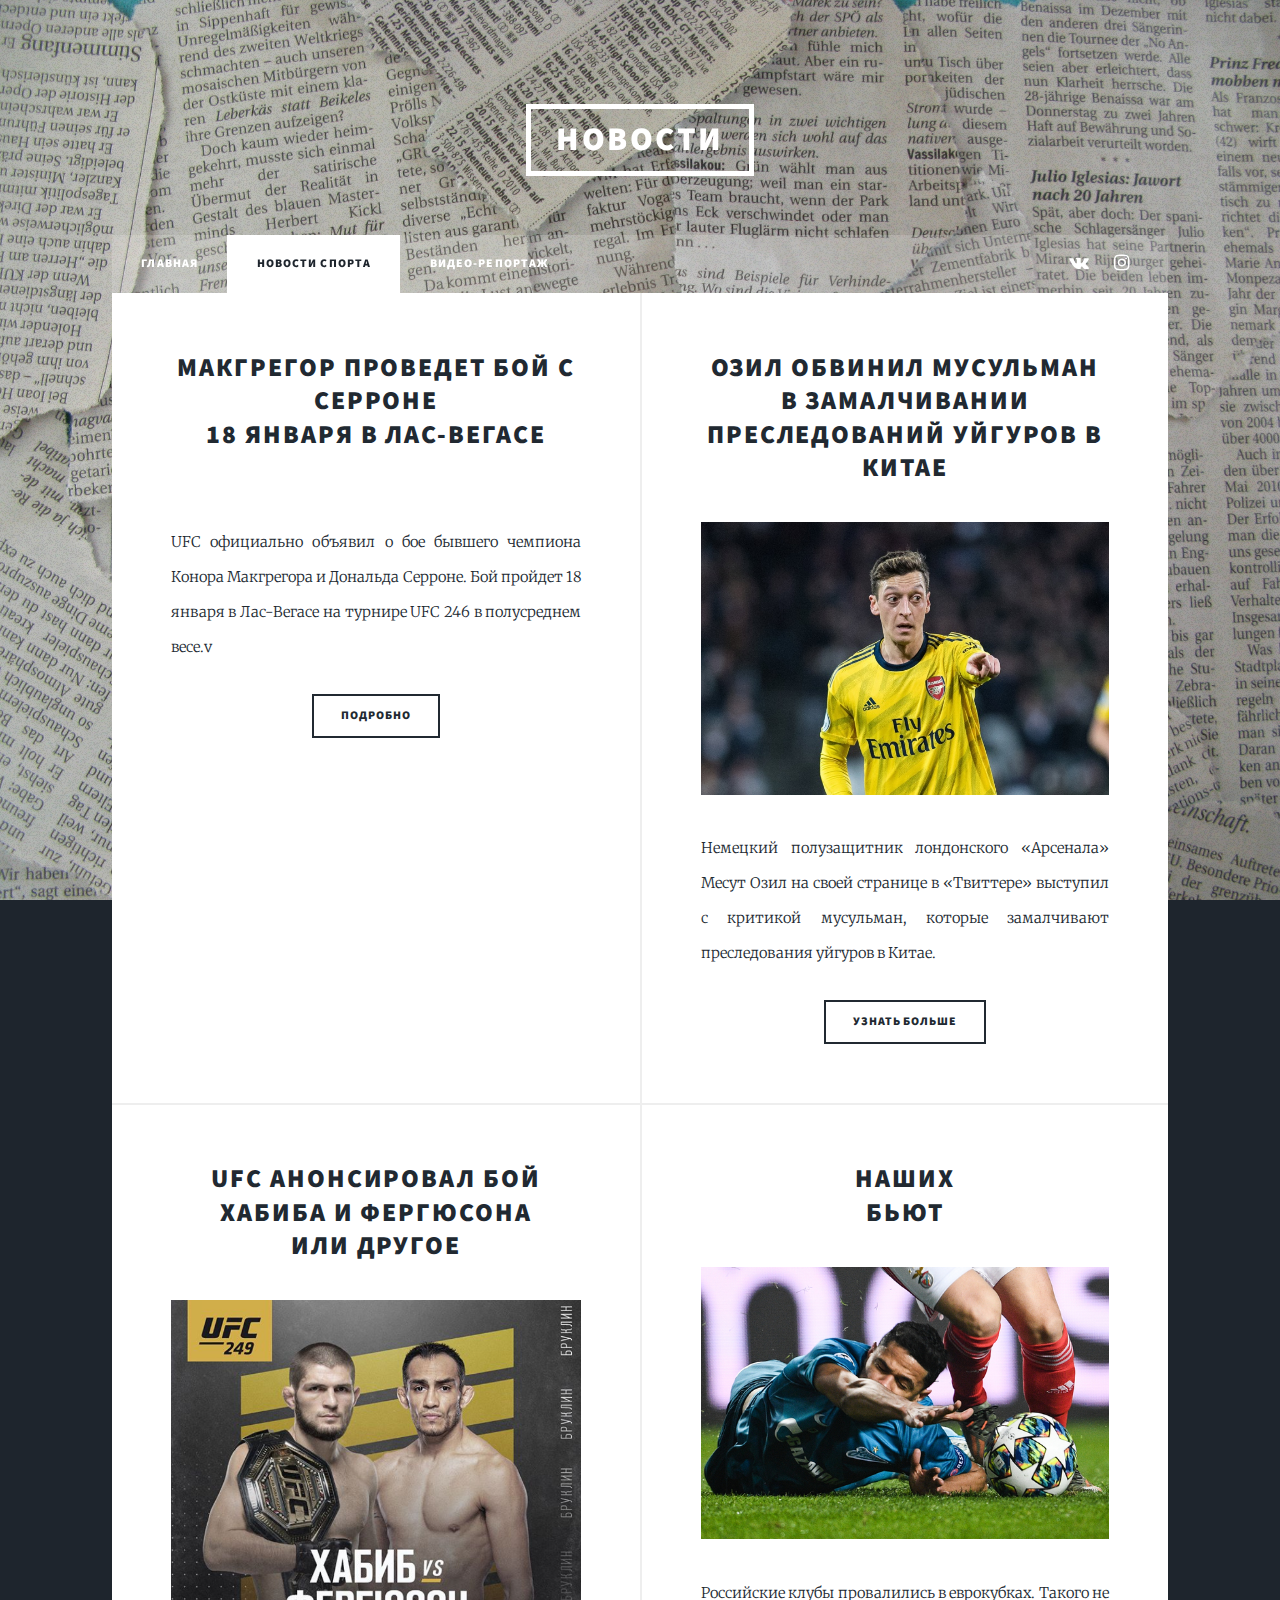
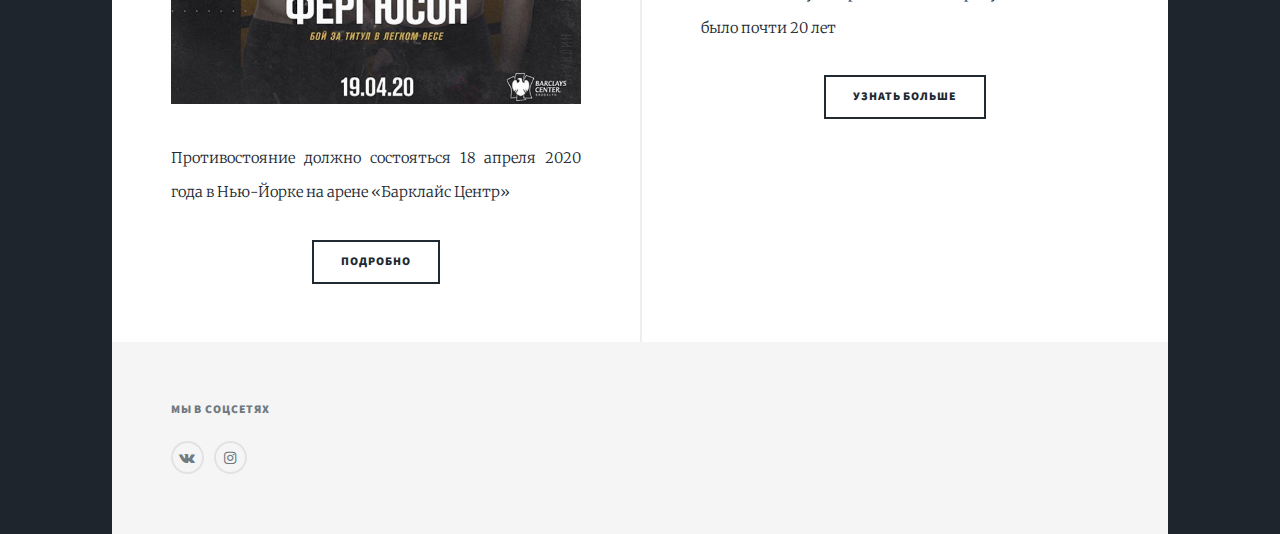
==== generic.html @ 237e557a "Add files via upload" ====
<!DOCTYPE HTML>

<html>
	<head>
		<title>SmirNews</title>
		<meta charset="utf-8" />
		<meta name="viewport" content="width=device-width, initial-scale=1, user-scalable=no" />
		<link rel="stylesheet" href="assets/css/main.css" />
		<noscript><link rel="stylesheet" href="assets/css/noscript.css" /></noscript>
	</head>
	<body class="is-loading">

		
			<div id="wrapper">
					<header id="header">
						<a href="index.html" class="logo">Новости</a>
					</header>
					<nav id="nav">
						<ul class="links">
							<li class=""><a href="index.html">Главная</a></li>
							<li class="active"><a href="generic.html">Новости спорта</a></li>
							<li><a href="elements.html">Видео-репортаж</a></li>
						</ul>
						<ul class="icons">
							<li><a href="https://vk.com/zonixx90" class="icon fa-vk"><span class="label">Twitter</span></a></li>
							<li><a href="https://www.instagram.com/________bigboy________/?hl=ru" class="icon fa-instagram"><span class="label">Instagram</span></a></li>
						</ul>
					</nav>
					<div id="main">
						<section class="posts">
							<article>
								<header>
									<h2><a href="C:\Users\Александр\Desktop\sait\s1.html">Макгрегор проведет бой с Серроне<br />
										18 января в Лас-Вегасе</a></h2>
								</header>
								<a href="C:\Users\Александр\Desktop\sait\s1.html" class="image fit"><img src="C:\Users\Александр\Desktop\sait\images\mma.png" alt="" /></a>
								<p>UFC официально объявил о бое бывшего чемпиона Конора Макгрегора и Дональда Серроне. Бой пройдет 18 января в Лас-Вегасе на турнире UFC 246 в полусреднем весе.v 

								</p>
								<ul class="actions">
									<li><a href="C:\Users\Александр\Desktop\sait\s1.html" class="button">Подробно</a></li>
								</ul>
							</article>
							<article>
								<header>
									<h2><a href="C:\Users\Александр\Desktop\sait\s2.html">Озил обвинил мусульман
										в замалчивании преследований уйгуров в Китае<br />
								</a></h2>
								</header>
								<a href="C:\Users\Александр\Desktop\sait\s2.html" class="image fit"><img src="images/ozil.jpg" alt="" /></a>
								<p>Немецкий полузащитник лондонского «Арсенала» Месут Озил на своей странице в «Твиттере» выступил с критикой мусульман, которые замалчивают преследования уйгуров в Китае.</p>
								<ul class="actions">
									<li><a href="C:\Users\Александр\Desktop\sait\s2.html" class="button">Узнать больше</a></li>
								</ul>
							</article>
						</section>
						<section class="posts">
							<article>
								<header>
									<h2><a href="C:\Users\Александр\Desktop\sait\s3.html">UFC анонсировал бой Хабиба и Фергюсона<br />
									или другое</a></h2>
								</header>
								<a href="C:\Users\Александр\Desktop\sait\s3.html" class="image fit"><img src="images/habib.PNG" alt="" /></a>
								<p>Противостояние должно состояться 18 апреля 2020 года в Нью-Йорке на арене «Барклайс Центр»</p>
								<ul class="actions">
									<li><a href="C:\Users\Александр\Desktop\sait\s3.html" class="button">Подробно</a></li>
								</ul>
							</article>
							<article>
								<header>
									<h2><a href="C:\Users\Александр\Desktop\sait\s4.html">Наших <br />
										бьют</a></h2>
								</header>
								<a href="C:\Users\Александр\Desktop\sait\s4.html" class="image fit"><img src="images/zen.jpg" alt="" /></a>
								<p>Российские клубы провалились в еврокубках. Такого не было почти 20 лет</p>
								<ul class="actions">
									<li><a href="C:\Users\Александр\Desktop\sait\s4.html" class="button">Узнать больше</a></li>
								</ul>
							</article>
						</section>

					</div>

					<footer id="footer">
						
						<section>
							<h3>Мы в соцсетях</h3>
							<ul class="icons alt">
								<li><a href="https://vk.com/zonixx90" class="icon fa-vk"><span class="label">Twitter</span></a></li>
						<li><a href="https://www.instagram.com/________bigboy________/?hl=ru" class="icon fa-instagram"><span class="label">Instagram</span></a></li>
							</ul>
						</section>
					</section>
				</footer>

		
			<script src="assets/js/jquery.min.js"></script>
			<script src="assets/js/jquery.scrollex.min.js"></script>
			<script src="assets/js/jquery.scrolly.min.js"></script>
			<script src="assets/js/skel.min.js"></script>
			<script src="assets/js/util.js"></script>
			<script src="assets/js/main.js"></script>

	</body>
</html>
---- assets/css/main.css ----
@import url(font-awesome.min.css);
@import url("https://fonts.googleapis.com/css?family=Merriweather:300,700,300italic,700italic|Source+Sans+Pro:900");

/*
	Massively by HTML5 UP
	html5up.net | @ajlkn
	Free for personal and commercial use under the CCA 3.0 license (html5up.net/license)
*/

/* Reset */

	html, body, div, span, applet, object, iframe, h1, h2, h3, h4, h5, h6, p, blockquote, pre, a, abbr, acronym, address, big, cite, code, del, dfn, em, img, ins, kbd, q, s, samp, small, strike, strong, sub, sup, tt, var, b, u, i, center, dl, dt, dd, ol, ul, li, fieldset, form, label, legend, table, caption, tbody, tfoot, thead, tr, th, td, article, aside, canvas, details, embed, figure, figcaption, footer, header, hgroup, menu, nav, output, ruby, section, summary, time, mark, audio, video {
		margin: 0;				
		padding: 0;	
		border: 0;
		font-size: 100%;
		font: inherit;
		vertical-align: baseline;
	}

	article, aside, details, figcaption, figure, footer, header, hgroup, menu, nav, section {
		display: block;
	}

	body {
		line-height: 1;
	}

	ol, ul {
		list-style: none;
	}

	blockquote, q {
		quotes: none;
	}

	blockquote:before, blockquote:after, q:before, q:after {
		content: '';
		content: none;
	}

	table {
		border-collapse: collapse;
		border-spacing: 0;
	}

	body {
		-webkit-text-size-adjust: none;
	}

/* Box Model */

	*, *:before, *:after {
		-moz-box-sizing: border-box;
		-webkit-box-sizing: border-box;
		box-sizing: border-box;
	}

/* Grid */

	.row {
		border-bottom: solid 1px transparent;
		-moz-box-sizing: border-box;
		-webkit-box-sizing: border-box;
		box-sizing: border-box;
	}

	.row > * {
		float: left;
		-moz-box-sizing: border-box;
		-webkit-box-sizing: border-box;
		box-sizing: border-box;
	}

	.row:after, .row:before {
		content: '';
		display: block;
		clear: both;
		height: 0;
	}

	.row.uniform > * > :first-child {
		margin-top: 0;
	}

	.row.uniform > * > :last-child {
		margin-bottom: 0;
	}

	.row.\30 \25 > * {
		padding: 0 0 0 0rem;
	}

	.row.\30 \25 {
		margin: 0 0 -1px 0rem;
	}

	.row.uniform.\30 \25 > * {
		padding: 0rem 0 0 0rem;
	}

	.row.uniform.\30 \25 {
		margin: 0rem 0 -1px 0rem;
	}

	.row > * {
		padding: 0 0 0 1.5rem;
	}

	.row {
		margin: 0 0 -1px -1.5rem;
	}

	.row.uniform > * {
		padding: 1.5rem 0 0 1.5rem;
	}

	.row.uniform {
		margin: -1.5rem 0 -1px -1.5rem;
	}

	.row.\32 00\25 > * {
		padding: 0 0 0 3rem;
	}

	.row.\32 00\25 {
		margin: 0 0 -1px -3rem;
	}

	.row.uniform.\32 00\25 > * {
		padding: 3rem 0 0 3rem;
	}

	.row.uniform.\32 00\25 {
		margin: -3rem 0 -1px -3rem;
	}

	.row.\31 50\25 > * {
		padding: 0 0 0 2.25rem;
	}

	.row.\31 50\25 {
		margin: 0 0 -1px -2.25rem;
	}

	.row.uniform.\31 50\25 > * {
		padding: 2.25rem 0 0 2.25rem;
	}

	.row.uniform.\31 50\25 {
		margin: -2.25rem 0 -1px -2.25rem;
	}

	.row.\35 0\25 > * {
		padding: 0 0 0 0.75rem;
	}

	.row.\35 0\25 {
		margin: 0 0 -1px -0.75rem;
	}

	.row.uniform.\35 0\25 > * {
		padding: 0.75rem 0 0 0.75rem;
	}

	.row.uniform.\35 0\25 {
		margin: -0.75rem 0 -1px -0.75rem;
	}

	.row.\32 5\25 > * {
		padding: 0 0 0 0.375rem;
	}

	.row.\32 5\25 {
		margin: 0 0 -1px -0.375rem;
	}

	.row.uniform.\32 5\25 > * {
		padding: 0.375rem 0 0 0.375rem;
	}

	.row.uniform.\32 5\25 {
		margin: -0.375rem 0 -1px -0.375rem;
	}

	.\31 2u, .\31 2u\24 {
		width: 100%;
		clear: none;
		margin-left: 0;
	}

	.\31 1u, .\31 1u\24 {
		width: 91.6666666667%;
		clear: none;
		margin-left: 0;
	}

	.\31 0u, .\31 0u\24 {
		width: 83.3333333333%;
		clear: none;
		margin-left: 0;
	}

	.\39 u, .\39 u\24 {
		width: 75%;
		clear: none;
		margin-left: 0;
	}

	.\38 u, .\38 u\24 {
		width: 66.6666666667%;
		clear: none;
		margin-left: 0;
	}

	.\37 u, .\37 u\24 {
		width: 58.3333333333%;
		clear: none;
		margin-left: 0;
	}

	.\36 u, .\36 u\24 {
		width: 50%;
		clear: none;
		margin-left: 0;
	}

	.\35 u, .\35 u\24 {
		width: 41.6666666667%;
		clear: none;
		margin-left: 0;
	}

	.\34 u, .\34 u\24 {
		width: 33.3333333333%;
		clear: none;
		margin-left: 0;
	}

	.\33 u, .\33 u\24 {
		width: 25%;
		clear: none;
		margin-left: 0;
	}

	.\32 u, .\32 u\24 {
		width: 16.6666666667%;
		clear: none;
		margin-left: 0;
	}

	.\31 u, .\31 u\24 {
		width: 8.3333333333%;
		clear: none;
		margin-left: 0;
	}

	.\31 2u\24 + *,
	.\31 1u\24 + *,
	.\31 0u\24 + *,
	.\39 u\24 + *,
	.\38 u\24 + *,
	.\37 u\24 + *,
	.\36 u\24 + *,
	.\35 u\24 + *,
	.\34 u\24 + *,
	.\33 u\24 + *,
	.\32 u\24 + *,
	.\31 u\24 + * {
		clear: left;
	}

	.\-11u {
		margin-left: 91.66667%;
	}

	.\-10u {
		margin-left: 83.33333%;
	}

	.\-9u {
		margin-left: 75%;
	}

	.\-8u {
		margin-left: 66.66667%;
	}

	.\-7u {
		margin-left: 58.33333%;
	}

	.\-6u {
		margin-left: 50%;
	}

	.\-5u {
		margin-left: 41.66667%;
	}

	.\-4u {
		margin-left: 33.33333%;
	}

	.\-3u {
		margin-left: 25%;
	}

	.\-2u {
		margin-left: 16.66667%;
	}

	.\-1u {
		margin-left: 8.33333%;
	}

	@media screen and (max-width: 1680px) {

		.row > * {
			padding: 0 0 0 1.5rem;
		}

		.row {
			margin: 0 0 -1px -1.5rem;
		}

		.row.uniform > * {
			padding: 1.5rem 0 0 1.5rem;
		}

		.row.uniform {
			margin: -1.5rem 0 -1px -1.5rem;
		}

		.row.\32 00\25 > * {
			padding: 0 0 0 3rem;
		}

		.row.\32 00\25 {
			margin: 0 0 -1px -3rem;
		}

		.row.uniform.\32 00\25 > * {
			padding: 3rem 0 0 3rem;
		}

		.row.uniform.\32 00\25 {
			margin: -3rem 0 -1px -3rem;
		}

		.row.\31 50\25 > * {
			padding: 0 0 0 2.25rem;
		}

		.row.\31 50\25 {
			margin: 0 0 -1px -2.25rem;
		}

		.row.uniform.\31 50\25 > * {
			padding: 2.25rem 0 0 2.25rem;
		}

		.row.uniform.\31 50\25 {
			margin: -2.25rem 0 -1px -2.25rem;
		}

		.row.\35 0\25 > * {
			padding: 0 0 0 0.75rem;
		}

		.row.\35 0\25 {
			margin: 0 0 -1px -0.75rem;
		}

		.row.uniform.\35 0\25 > * {
			padding: 0.75rem 0 0 0.75rem;
		}

		.row.uniform.\35 0\25 {
			margin: -0.75rem 0 -1px -0.75rem;
		}

		.row.\32 5\25 > * {
			padding: 0 0 0 0.375rem;
		}

		.row.\32 5\25 {
			margin: 0 0 -1px -0.375rem;
		}

		.row.uniform.\32 5\25 > * {
			padding: 0.375rem 0 0 0.375rem;
		}

		.row.uniform.\32 5\25 {
			margin: -0.375rem 0 -1px -0.375rem;
		}

		.\31 2u\28xlarge\29, .\31 2u\24\28xlarge\29 {
			width: 100%;
			clear: none;
			margin-left: 0;
		}

		.\31 1u\28xlarge\29, .\31 1u\24\28xlarge\29 {
			width: 91.6666666667%;
			clear: none;
			margin-left: 0;
		}

		.\31 0u\28xlarge\29, .\31 0u\24\28xlarge\29 {
			width: 83.3333333333%;
			clear: none;
			margin-left: 0;
		}

		.\39 u\28xlarge\29, .\39 u\24\28xlarge\29 {
			width: 75%;
			clear: none;
			margin-left: 0;
		}

		.\38 u\28xlarge\29, .\38 u\24\28xlarge\29 {
			width: 66.6666666667%;
			clear: none;
			margin-left: 0;
		}

		.\37 u\28xlarge\29, .\37 u\24\28xlarge\29 {
			width: 58.3333333333%;
			clear: none;
			margin-left: 0;
		}

		.\36 u\28xlarge\29, .\36 u\24\28xlarge\29 {
			width: 50%;
			clear: none;
			margin-left: 0;
		}

		.\35 u\28xlarge\29, .\35 u\24\28xlarge\29 {
			width: 41.6666666667%;
			clear: none;
			margin-left: 0;
		}

		.\34 u\28xlarge\29, .\34 u\24\28xlarge\29 {
			width: 33.3333333333%;
			clear: none;
			margin-left: 0;
		}

		.\33 u\28xlarge\29, .\33 u\24\28xlarge\29 {
			width: 25%;
			clear: none;
			margin-left: 0;
		}

		.\32 u\28xlarge\29, .\32 u\24\28xlarge\29 {
			width: 16.6666666667%;
			clear: none;
			margin-left: 0;
		}

		.\31 u\28xlarge\29, .\31 u\24\28xlarge\29 {
			width: 8.3333333333%;
			clear: none;
			margin-left: 0;
		}

		.\31 2u\24\28xlarge\29 + *,
		.\31 1u\24\28xlarge\29 + *,
		.\31 0u\24\28xlarge\29 + *,
		.\39 u\24\28xlarge\29 + *,
		.\38 u\24\28xlarge\29 + *,
		.\37 u\24\28xlarge\29 + *,
		.\36 u\24\28xlarge\29 + *,
		.\35 u\24\28xlarge\29 + *,
		.\34 u\24\28xlarge\29 + *,
		.\33 u\24\28xlarge\29 + *,
		.\32 u\24\28xlarge\29 + *,
		.\31 u\24\28xlarge\29 + * {
			clear: left;
		}

		.\-11u\28xlarge\29 {
			margin-left: 91.66667%;
		}

		.\-10u\28xlarge\29 {
			margin-left: 83.33333%;
		}

		.\-9u\28xlarge\29 {
			margin-left: 75%;
		}

		.\-8u\28xlarge\29 {
			margin-left: 66.66667%;
		}

		.\-7u\28xlarge\29 {
			margin-left: 58.33333%;
		}

		.\-6u\28xlarge\29 {
			margin-left: 50%;
		}

		.\-5u\28xlarge\29 {
			margin-left: 41.66667%;
		}

		.\-4u\28xlarge\29 {
			margin-left: 33.33333%;
		}

		.\-3u\28xlarge\29 {
			margin-left: 25%;
		}

		.\-2u\28xlarge\29 {
			margin-left: 16.66667%;
		}

		.\-1u\28xlarge\29 {
			margin-left: 8.33333%;
		}

	}

	@media screen and (max-width: 1280px) {

		.row > * {
			padding: 0 0 0 1.5rem;
		}

		.row {
			margin: 0 0 -1px -1.5rem;
		}

		.row.uniform > * {
			padding: 1.5rem 0 0 1.5rem;
		}

		.row.uniform {
			margin: -1.5rem 0 -1px -1.5rem;
		}

		.row.\32 00\25 > * {
			padding: 0 0 0 3rem;
		}

		.row.\32 00\25 {
			margin: 0 0 -1px -3rem;
		}

		.row.uniform.\32 00\25 > * {
			padding: 3rem 0 0 3rem;
		}

		.row.uniform.\32 00\25 {
			margin: -3rem 0 -1px -3rem;
		}

		.row.\31 50\25 > * {
			padding: 0 0 0 2.25rem;
		}

		.row.\31 50\25 {
			margin: 0 0 -1px -2.25rem;
		}

		.row.uniform.\31 50\25 > * {
			padding: 2.25rem 0 0 2.25rem;
		}

		.row.uniform.\31 50\25 {
			margin: -2.25rem 0 -1px -2.25rem;
		}

		.row.\35 0\25 > * {
			padding: 0 0 0 0.75rem;
		}

		.row.\35 0\25 {
			margin: 0 0 -1px -0.75rem;
		}

		.row.uniform.\35 0\25 > * {
			padding: 0.75rem 0 0 0.75rem;
		}

		.row.uniform.\35 0\25 {
			margin: -0.75rem 0 -1px -0.75rem;
		}

		.row.\32 5\25 > * {
			padding: 0 0 0 0.375rem;
		}

		.row.\32 5\25 {
			margin: 0 0 -1px -0.375rem;
		}

		.row.uniform.\32 5\25 > * {
			padding: 0.375rem 0 0 0.375rem;
		}

		.row.uniform.\32 5\25 {
			margin: -0.375rem 0 -1px -0.375rem;
		}

		.\31 2u\28large\29, .\31 2u\24\28large\29 {
			width: 100%;
			clear: none;
			margin-left: 0;
		}

		.\31 1u\28large\29, .\31 1u\24\28large\29 {
			width: 91.6666666667%;
			clear: none;
			margin-left: 0;
		}

		.\31 0u\28large\29, .\31 0u\24\28large\29 {
			width: 83.3333333333%;
			clear: none;
			margin-left: 0;
		}

		.\39 u\28large\29, .\39 u\24\28large\29 {
			width: 75%;
			clear: none;
			margin-left: 0;
		}

		.\38 u\28large\29, .\38 u\24\28large\29 {
			width: 66.6666666667%;
			clear: none;
			margin-left: 0;
		}

		.\37 u\28large\29, .\37 u\24\28large\29 {
			width: 58.3333333333%;
			clear: none;
			margin-left: 0;
		}

		.\36 u\28large\29, .\36 u\24\28large\29 {
			width: 50%;
			clear: none;
			margin-left: 0;
		}

		.\35 u\28large\29, .\35 u\24\28large\29 {
			width: 41.6666666667%;
			clear: none;
			margin-left: 0;
		}

		.\34 u\28large\29, .\34 u\24\28large\29 {
			width: 33.3333333333%;
			clear: none;
			margin-left: 0;
		}

		.\33 u\28large\29, .\33 u\24\28large\29 {
			width: 25%;
			clear: none;
			margin-left: 0;
		}

		.\32 u\28large\29, .\32 u\24\28large\29 {
			width: 16.6666666667%;
			clear: none;
			margin-left: 0;
		}

		.\31 u\28large\29, .\31 u\24\28large\29 {
			width: 8.3333333333%;
			clear: none;
			margin-left: 0;
		}

		.\31 2u\24\28large\29 + *,
		.\31 1u\24\28large\29 + *,
		.\31 0u\24\28large\29 + *,
		.\39 u\24\28large\29 + *,
		.\38 u\24\28large\29 + *,
		.\37 u\24\28large\29 + *,
		.\36 u\24\28large\29 + *,
		.\35 u\24\28large\29 + *,
		.\34 u\24\28large\29 + *,
		.\33 u\24\28large\29 + *,
		.\32 u\24\28large\29 + *,
		.\31 u\24\28large\29 + * {
			clear: left;
		}

		.\-11u\28large\29 {
			margin-left: 91.66667%;
		}

		.\-10u\28large\29 {
			margin-left: 83.33333%;
		}

		.\-9u\28large\29 {
			margin-left: 75%;
		}

		.\-8u\28large\29 {
			margin-left: 66.66667%;
		}

		.\-7u\28large\29 {
			margin-left: 58.33333%;
		}

		.\-6u\28large\29 {
			margin-left: 50%;
		}

		.\-5u\28large\29 {
			margin-left: 41.66667%;
		}

		.\-4u\28large\29 {
			margin-left: 33.33333%;
		}

		.\-3u\28large\29 {
			margin-left: 25%;
		}

		.\-2u\28large\29 {
			margin-left: 16.66667%;
		}

		.\-1u\28large\29 {
			margin-left: 8.33333%;
		}

	}

	@media screen and (max-width: 980px) {

		.row > * {
			padding: 0 0 0 1.5rem;
		}

		.row {
			margin: 0 0 -1px -1.5rem;
		}

		.row.uniform > * {
			padding: 1.5rem 0 0 1.5rem;
		}

		.row.uniform {
			margin: -1.5rem 0 -1px -1.5rem;
		}

		.row.\32 00\25 > * {
			padding: 0 0 0 3rem;
		}

		.row.\32 00\25 {
			margin: 0 0 -1px -3rem;
		}

		.row.uniform.\32 00\25 > * {
			padding: 3rem 0 0 3rem;
		}

		.row.uniform.\32 00\25 {
			margin: -3rem 0 -1px -3rem;
		}

		.row.\31 50\25 > * {
			padding: 0 0 0 2.25rem;
		}

		.row.\31 50\25 {
			margin: 0 0 -1px -2.25rem;
		}

		.row.uniform.\31 50\25 > * {
			padding: 2.25rem 0 0 2.25rem;
		}

		.row.uniform.\31 50\25 {
			margin: -2.25rem 0 -1px -2.25rem;
		}

		.row.\35 0\25 > * {
			padding: 0 0 0 0.75rem;
		}

		.row.\35 0\25 {
			margin: 0 0 -1px -0.75rem;
		}

		.row.uniform.\35 0\25 > * {
			padding: 0.75rem 0 0 0.75rem;
		}

		.row.uniform.\35 0\25 {
			margin: -0.75rem 0 -1px -0.75rem;
		}

		.row.\32 5\25 > * {
			padding: 0 0 0 0.375rem;
		}

		.row.\32 5\25 {
			margin: 0 0 -1px -0.375rem;
		}

		.row.uniform.\32 5\25 > * {
			padding: 0.375rem 0 0 0.375rem;
		}

		.row.uniform.\32 5\25 {
			margin: -0.375rem 0 -1px -0.375rem;
		}

		.\31 2u\28medium\29, .\31 2u\24\28medium\29 {
			width: 100%;
			clear: none;
			margin-left: 0;
		}

		.\31 1u\28medium\29, .\31 1u\24\28medium\29 {
			width: 91.6666666667%;
			clear: none;
			margin-left: 0;
		}

		.\31 0u\28medium\29, .\31 0u\24\28medium\29 {
			width: 83.3333333333%;
			clear: none;
			margin-left: 0;
		}

		.\39 u\28medium\29, .\39 u\24\28medium\29 {
			width: 75%;
			clear: none;
			margin-left: 0;
		}

		.\38 u\28medium\29, .\38 u\24\28medium\29 {
			width: 66.6666666667%;
			clear: none;
			margin-left: 0;
		}

		.\37 u\28medium\29, .\37 u\24\28medium\29 {
			width: 58.3333333333%;
			clear: none;
			margin-left: 0;
		}

		.\36 u\28medium\29, .\36 u\24\28medium\29 {
			width: 50%;
			clear: none;
			margin-left: 0;
		}

		.\35 u\28medium\29, .\35 u\24\28medium\29 {
			width: 41.6666666667%;
			clear: none;
			margin-left: 0;
		}

		.\34 u\28medium\29, .\34 u\24\28medium\29 {
			width: 33.3333333333%;
			clear: none;
			margin-left: 0;
		}

		.\33 u\28medium\29, .\33 u\24\28medium\29 {
			width: 25%;
			clear: none;
			margin-left: 0;
		}

		.\32 u\28medium\29, .\32 u\24\28medium\29 {
			width: 16.6666666667%;
			clear: none;
			margin-left: 0;
		}

		.\31 u\28medium\29, .\31 u\24\28medium\29 {
			width: 8.3333333333%;
			clear: none;
			margin-left: 0;
		}

		.\31 2u\24\28medium\29 + *,
		.\31 1u\24\28medium\29 + *,
		.\31 0u\24\28medium\29 + *,
		.\39 u\24\28medium\29 + *,
		.\38 u\24\28medium\29 + *,
		.\37 u\24\28medium\29 + *,
		.\36 u\24\28medium\29 + *,
		.\35 u\24\28medium\29 + *,
		.\34 u\24\28medium\29 + *,
		.\33 u\24\28medium\29 + *,
		.\32 u\24\28medium\29 + *,
		.\31 u\24\28medium\29 + * {
			clear: left;
		}

		.\-11u\28medium\29 {
			margin-left: 91.66667%;
		}

		.\-10u\28medium\29 {
			margin-left: 83.33333%;
		}

		.\-9u\28medium\29 {
			margin-left: 75%;
		}

		.\-8u\28medium\29 {
			margin-left: 66.66667%;
		}

		.\-7u\28medium\29 {
			margin-left: 58.33333%;
		}

		.\-6u\28medium\29 {
			margin-left: 50%;
		}

		.\-5u\28medium\29 {
			margin-left: 41.66667%;
		}

		.\-4u\28medium\29 {
			margin-left: 33.33333%;
		}

		.\-3u\28medium\29 {
			margin-left: 25%;
		}

		.\-2u\28medium\29 {
			margin-left: 16.66667%;
		}

		.\-1u\28medium\29 {
			margin-left: 8.33333%;
		}

	}

	@media screen and (max-width: 736px) {

		.row > * {
			padding: 0 0 0 1.5rem;
		}

		.row {
			margin: 0 0 -1px -1.5rem;
		}

		.row.uniform > * {
			padding: 1.5rem 0 0 1.5rem;
		}

		.row.uniform {
			margin: -1.5rem 0 -1px -1.5rem;
		}

		.row.\32 00\25 > * {
			padding: 0 0 0 3rem;
		}

		.row.\32 00\25 {
			margin: 0 0 -1px -3rem;
		}

		.row.uniform.\32 00\25 > * {
			padding: 3rem 0 0 3rem;
		}

		.row.uniform.\32 00\25 {
			margin: -3rem 0 -1px -3rem;
		}

		.row.\31 50\25 > * {
			padding: 0 0 0 2.25rem;
		}

		.row.\31 50\25 {
			margin: 0 0 -1px -2.25rem;
		}

		.row.uniform.\31 50\25 > * {
			padding: 2.25rem 0 0 2.25rem;
		}

		.row.uniform.\31 50\25 {
			margin: -2.25rem 0 -1px -2.25rem;
		}

		.row.\35 0\25 > * {
			padding: 0 0 0 0.75rem;
		}

		.row.\35 0\25 {
			margin: 0 0 -1px -0.75rem;
		}

		.row.uniform.\35 0\25 > * {
			padding: 0.75rem 0 0 0.75rem;
		}

		.row.uniform.\35 0\25 {
			margin: -0.75rem 0 -1px -0.75rem;
		}

		.row.\32 5\25 > * {
			padding: 0 0 0 0.375rem;
		}

		.row.\32 5\25 {
			margin: 0 0 -1px -0.375rem;
		}

		.row.uniform.\32 5\25 > * {
			padding: 0.375rem 0 0 0.375rem;
		}

		.row.uniform.\32 5\25 {
			margin: -0.375rem 0 -1px -0.375rem;
		}

		.\31 2u\28small\29, .\31 2u\24\28small\29 {
			width: 100%;
			clear: none;
			margin-left: 0;
		}

		.\31 1u\28small\29, .\31 1u\24\28small\29 {
			width: 91.6666666667%;
			clear: none;
			margin-left: 0;
		}

		.\31 0u\28small\29, .\31 0u\24\28small\29 {
			width: 83.3333333333%;
			clear: none;
			margin-left: 0;
		}

		.\39 u\28small\29, .\39 u\24\28small\29 {
			width: 75%;
			clear: none;
			margin-left: 0;
		}

		.\38 u\28small\29, .\38 u\24\28small\29 {
			width: 66.6666666667%;
			clear: none;
			margin-left: 0;
		}

		.\37 u\28small\29, .\37 u\24\28small\29 {
			width: 58.3333333333%;
			clear: none;
			margin-left: 0;
		}

		.\36 u\28small\29, .\36 u\24\28small\29 {
			width: 50%;
			clear: none;
			margin-left: 0;
		}

		.\35 u\28small\29, .\35 u\24\28small\29 {
			width: 41.6666666667%;
			clear: none;
			margin-left: 0;
		}

		.\34 u\28small\29, .\34 u\24\28small\29 {
			width: 33.3333333333%;
			clear: none;
			margin-left: 0;
		}

		.\33 u\28small\29, .\33 u\24\28small\29 {
			width: 25%;
			clear: none;
			margin-left: 0;
		}

		.\32 u\28small\29, .\32 u\24\28small\29 {
			width: 16.6666666667%;
			clear: none;
			margin-left: 0;
		}

		.\31 u\28small\29, .\31 u\24\28small\29 {
			width: 8.3333333333%;
			clear: none;
			margin-left: 0;
		}

		.\31 2u\24\28small\29 + *,
		.\31 1u\24\28small\29 + *,
		.\31 0u\24\28small\29 + *,
		.\39 u\24\28small\29 + *,
		.\38 u\24\28small\29 + *,
		.\37 u\24\28small\29 + *,
		.\36 u\24\28small\29 + *,
		.\35 u\24\28small\29 + *,
		.\34 u\24\28small\29 + *,
		.\33 u\24\28small\29 + *,
		.\32 u\24\28small\29 + *,
		.\31 u\24\28small\29 + * {
			clear: left;
		}

		.\-11u\28small\29 {
			margin-left: 91.66667%;
		}

		.\-10u\28small\29 {
			margin-left: 83.33333%;
		}

		.\-9u\28small\29 {
			margin-left: 75%;
		}

		.\-8u\28small\29 {
			margin-left: 66.66667%;
		}

		.\-7u\28small\29 {
			margin-left: 58.33333%;
		}

		.\-6u\28small\29 {
			margin-left: 50%;
		}

		.\-5u\28small\29 {
			margin-left: 41.66667%;
		}

		.\-4u\28small\29 {
			margin-left: 33.33333%;
		}

		.\-3u\28small\29 {
			margin-left: 25%;
		}

		.\-2u\28small\29 {
			margin-left: 16.66667%;
		}

		.\-1u\28small\29 {
			margin-left: 8.33333%;
		}

	}

	@media screen and (max-width: 480px) {

		.row > * {
			padding: 0 0 0 1.5rem;
		}

		.row {
			margin: 0 0 -1px -1.5rem;
		}

		.row.uniform > * {
			padding: 1.5rem 0 0 1.5rem;
		}

		.row.uniform {
			margin: -1.5rem 0 -1px -1.5rem;
		}

		.row.\32 00\25 > * {
			padding: 0 0 0 3rem;
		}

		.row.\32 00\25 {
			margin: 0 0 -1px -3rem;
		}

		.row.uniform.\32 00\25 > * {
			padding: 3rem 0 0 3rem;
		}

		.row.uniform.\32 00\25 {
			margin: -3rem 0 -1px -3rem;
		}

		.row.\31 50\25 > * {
			padding: 0 0 0 2.25rem;
		}

		.row.\31 50\25 {
			margin: 0 0 -1px -2.25rem;
		}

		.row.uniform.\31 50\25 > * {
			padding: 2.25rem 0 0 2.25rem;
		}

		.row.uniform.\31 50\25 {
			margin: -2.25rem 0 -1px -2.25rem;
		}

		.row.\35 0\25 > * {
			padding: 0 0 0 0.75rem;
		}

		.row.\35 0\25 {
			margin: 0 0 -1px -0.75rem;
		}

		.row.uniform.\35 0\25 > * {
			padding: 0.75rem 0 0 0.75rem;
		}

		.row.uniform.\35 0\25 {
			margin: -0.75rem 0 -1px -0.75rem;
		}

		.row.\32 5\25 > * {
			padding: 0 0 0 0.375rem;
		}

		.row.\32 5\25 {
			margin: 0 0 -1px -0.375rem;
		}

		.row.uniform.\32 5\25 > * {
			padding: 0.375rem 0 0 0.375rem;
		}

		.row.uniform.\32 5\25 {
			margin: -0.375rem 0 -1px -0.375rem;
		}

		.\31 2u\28xsmall\29, .\31 2u\24\28xsmall\29 {
			width: 100%;
			clear: none;
			margin-left: 0;
		}

		.\31 1u\28xsmall\29, .\31 1u\24\28xsmall\29 {
			width: 91.6666666667%;
			clear: none;
			margin-left: 0;
		}

		.\31 0u\28xsmall\29, .\31 0u\24\28xsmall\29 {
			width: 83.3333333333%;
			clear: none;
			margin-left: 0;
		}

		.\39 u\28xsmall\29, .\39 u\24\28xsmall\29 {
			width: 75%;
			clear: none;
			margin-left: 0;
		}

		.\38 u\28xsmall\29, .\38 u\24\28xsmall\29 {
			width: 66.6666666667%;
			clear: none;
			margin-left: 0;
		}

		.\37 u\28xsmall\29, .\37 u\24\28xsmall\29 {
			width: 58.3333333333%;
			clear: none;
			margin-left: 0;
		}

		.\36 u\28xsmall\29, .\36 u\24\28xsmall\29 {
			width: 50%;
			clear: none;
			margin-left: 0;
		}

		.\35 u\28xsmall\29, .\35 u\24\28xsmall\29 {
			width: 41.6666666667%;
			clear: none;
			margin-left: 0;
		}

		.\34 u\28xsmall\29, .\34 u\24\28xsmall\29 {
			width: 33.3333333333%;
			clear: none;
			margin-left: 0;
		}

		.\33 u\28xsmall\29, .\33 u\24\28xsmall\29 {
			width: 25%;
			clear: none;
			margin-left: 0;
		}

		.\32 u\28xsmall\29, .\32 u\24\28xsmall\29 {
			width: 16.6666666667%;
			clear: none;
			margin-left: 0;
		}

		.\31 u\28xsmall\29, .\31 u\24\28xsmall\29 {
			width: 8.3333333333%;
			clear: none;
			margin-left: 0;
		}

		.\31 2u\24\28xsmall\29 + *,
		.\31 1u\24\28xsmall\29 + *,
		.\31 0u\24\28xsmall\29 + *,
		.\39 u\24\28xsmall\29 + *,
		.\38 u\24\28xsmall\29 + *,
		.\37 u\24\28xsmall\29 + *,
		.\36 u\24\28xsmall\29 + *,
		.\35 u\24\28xsmall\29 + *,
		.\34 u\24\28xsmall\29 + *,
		.\33 u\24\28xsmall\29 + *,
		.\32 u\24\28xsmall\29 + *,
		.\31 u\24\28xsmall\29 + * {
			clear: left;
		}

		.\-11u\28xsmall\29 {
			margin-left: 91.66667%;
		}

		.\-10u\28xsmall\29 {
			margin-left: 83.33333%;
		}

		.\-9u\28xsmall\29 {
			margin-left: 75%;
		}

		.\-8u\28xsmall\29 {
			margin-left: 66.66667%;
		}

		.\-7u\28xsmall\29 {
			margin-left: 58.33333%;
		}

		.\-6u\28xsmall\29 {
			margin-left: 50%;
		}

		.\-5u\28xsmall\29 {
			margin-left: 41.66667%;
		}

		.\-4u\28xsmall\29 {
			margin-left: 33.33333%;
		}

		.\-3u\28xsmall\29 {
			margin-left: 25%;
		}

		.\-2u\28xsmall\29 {
			margin-left: 16.66667%;
		}

		.\-1u\28xsmall\29 {
			margin-left: 8.33333%;
		}

	}

	@media screen and (max-width: 360px) {

		.row > * {
			padding: 0 0 0 1.5rem;
		}

		.row {
			margin: 0 0 -1px -1.5rem;
		}

		.row.uniform > * {
			padding: 1.5rem 0 0 1.5rem;
		}

		.row.uniform {
			margin: -1.5rem 0 -1px -1.5rem;
		}

		.row.\32 00\25 > * {
			padding: 0 0 0 3rem;
		}

		.row.\32 00\25 {
			margin: 0 0 -1px -3rem;
		}

		.row.uniform.\32 00\25 > * {
			padding: 3rem 0 0 3rem;
		}

		.row.uniform.\32 00\25 {
			margin: -3rem 0 -1px -3rem;
		}

		.row.\31 50\25 > * {
			padding: 0 0 0 2.25rem;
		}

		.row.\31 50\25 {
			margin: 0 0 -1px -2.25rem;
		}

		.row.uniform.\31 50\25 > * {
			padding: 2.25rem 0 0 2.25rem;
		}

		.row.uniform.\31 50\25 {
			margin: -2.25rem 0 -1px -2.25rem;
		}

		.row.\35 0\25 > * {
			padding: 0 0 0 0.75rem;
		}

		.row.\35 0\25 {
			margin: 0 0 -1px -0.75rem;
		}

		.row.uniform.\35 0\25 > * {
			padding: 0.75rem 0 0 0.75rem;
		}

		.row.uniform.\35 0\25 {
			margin: -0.75rem 0 -1px -0.75rem;
		}

		.row.\32 5\25 > * {
			padding: 0 0 0 0.375rem;
		}

		.row.\32 5\25 {
			margin: 0 0 -1px -0.375rem;
		}

		.row.uniform.\32 5\25 > * {
			padding: 0.375rem 0 0 0.375rem;
		}

		.row.uniform.\32 5\25 {
			margin: -0.375rem 0 -1px -0.375rem;
		}

		.\31 2u\28xxsmall\29, .\31 2u\24\28xxsmall\29 {
			width: 100%;
			clear: none;
			margin-left: 0;
		}

		.\31 1u\28xxsmall\29, .\31 1u\24\28xxsmall\29 {
			width: 91.6666666667%;
			clear: none;
			margin-left: 0;
		}

		.\31 0u\28xxsmall\29, .\31 0u\24\28xxsmall\29 {
			width: 83.3333333333%;
			clear: none;
			margin-left: 0;
		}

		.\39 u\28xxsmall\29, .\39 u\24\28xxsmall\29 {
			width: 75%;
			clear: none;
			margin-left: 0;
		}

		.\38 u\28xxsmall\29, .\38 u\24\28xxsmall\29 {
			width: 66.6666666667%;
			clear: none;
			margin-left: 0;
		}

		.\37 u\28xxsmall\29, .\37 u\24\28xxsmall\29 {
			width: 58.3333333333%;
			clear: none;
			margin-left: 0;
		}

		.\36 u\28xxsmall\29, .\36 u\24\28xxsmall\29 {
			width: 50%;
			clear: none;
			margin-left: 0;
		}

		.\35 u\28xxsmall\29, .\35 u\24\28xxsmall\29 {
			width: 41.6666666667%;
			clear: none;
			margin-left: 0;
		}

		.\34 u\28xxsmall\29, .\34 u\24\28xxsmall\29 {
			width: 33.3333333333%;
			clear: none;
			margin-left: 0;
		}

		.\33 u\28xxsmall\29, .\33 u\24\28xxsmall\29 {
			width: 25%;
			clear: none;
			margin-left: 0;
		}

		.\32 u\28xxsmall\29, .\32 u\24\28xxsmall\29 {
			width: 16.6666666667%;
			clear: none;
			margin-left: 0;
		}

		.\31 u\28xxsmall\29, .\31 u\24\28xxsmall\29 {
			width: 8.3333333333%;
			clear: none;
			margin-left: 0;
		}

		.\31 2u\24\28xxsmall\29 + *,
		.\31 1u\24\28xxsmall\29 + *,
		.\31 0u\24\28xxsmall\29 + *,
		.\39 u\24\28xxsmall\29 + *,
		.\38 u\24\28xxsmall\29 + *,
		.\37 u\24\28xxsmall\29 + *,
		.\36 u\24\28xxsmall\29 + *,
		.\35 u\24\28xxsmall\29 + *,
		.\34 u\24\28xxsmall\29 + *,
		.\33 u\24\28xxsmall\29 + *,
		.\32 u\24\28xxsmall\29 + *,
		.\31 u\24\28xxsmall\29 + * {
			clear: left;
		}

		.\-11u\28xxsmall\29 {
			margin-left: 91.66667%;
		}

		.\-10u\28xxsmall\29 {
			margin-left: 83.33333%;
		}

		.\-9u\28xxsmall\29 {
			margin-left: 75%;
		}

		.\-8u\28xxsmall\29 {
			margin-left: 66.66667%;
		}

		.\-7u\28xxsmall\29 {
			margin-left: 58.33333%;
		}

		.\-6u\28xxsmall\29 {
			margin-left: 50%;
		}

		.\-5u\28xxsmall\29 {
			margin-left: 41.66667%;
		}

		.\-4u\28xxsmall\29 {
			margin-left: 33.33333%;
		}

		.\-3u\28xxsmall\29 {
			margin-left: 25%;
		}

		.\-2u\28xxsmall\29 {
			margin-left: 16.66667%;
		}

		.\-1u\28xxsmall\29 {
			margin-left: 8.33333%;
		}

	}

/* Basic */

	@-ms-viewport {
		width: device-width;
	}

	body {
		-ms-overflow-style: scrollbar;
	}

	@media screen and (max-width: 480px) {

		html, body {
			min-width: 320px;
		}

	}

	body {
		background-color: #1e252d;
	}

		body.is-loading *, body.is-loading *:before, body.is-loading *:after {
			-moz-animation: none !important;
			-webkit-animation: none !important;
			-ms-animation: none !important;
			animation: none !important;
			-moz-transition: none !important;
			-webkit-transition: none !important;
			-ms-transition: none !important;
			transition: none !important;
		}

/* Type */

	html {
		font-size: 16pt;
	}

		@media screen and (max-width: 1680px) {

			html {
				font-size: 12pt;
			}

		}

		@media screen and (max-width: 1280px) {

			html {
				font-size: 11pt;
			}

		}

		@media screen and (max-width: 360px) {

			html {
				font-size: 10pt;
			}

		}

	body {
		color: #212931;
	}

	body, input, select, textarea {
		font-family: "Merriweather", Georgia, serif;
		font-weight: 300;
		font-size: 1rem;
		line-height: 2.375;
	}

	a {
		-moz-transition: color 0.2s ease-in-out, background-color 0.2s ease-in-out, border-color 0.2s ease-in-out, box-shadow 0.2s ease-in-out;
		-webkit-transition: color 0.2s ease-in-out, background-color 0.2s ease-in-out, border-color 0.2s ease-in-out, box-shadow 0.2s ease-in-out;
		-ms-transition: color 0.2s ease-in-out, background-color 0.2s ease-in-out, border-color 0.2s ease-in-out, box-shadow 0.2s ease-in-out;
		transition: color 0.2s ease-in-out, background-color 0.2s ease-in-out, border-color 0.2s ease-in-out, box-shadow 0.2s ease-in-out;
		border-bottom: dotted 1px;
		text-decoration: none;
	}

		a:hover {
			border-bottom-color: transparent;
		}

	strong, b {
		font-weight: 600;
	}

	em, i {
		font-style: italic;
	}

	p {
		text-align: justify;
		margin: 0 0 2rem 0;
	}

	h1, h2, h3, h4, h5, h6 {
		font-family: "Source Sans Pro", Helvetica, sans-serif;
		font-weight: 900;
		line-height: 1.5;
		letter-spacing: 0.075em;
		text-transform: uppercase;
		margin: 0 0 1rem 0;
	}

		h1 a, h2 a, h3 a, h4 a, h5 a, h6 a {
			border-bottom: 0;
			color: inherit;
			text-decoration: none;
		}

	h1 {
		font-size: 4rem;
		line-height: 1.1;
		margin: 0 0 2rem 0;
	}

	h2 {
		font-size: 1.75rem;
		line-height: 1.3;
		margin: 0 0 1.5rem 0;
	}

	h3 {
		font-size: 1.25rem;
		margin: 0 0 1.5rem 0;
	}

	h4 {
		font-size: 1rem;
	}

	h5 {
		font-size: 0.9rem;
	}

	h6 {
		font-size: 0.8rem;
	}

	sub {
		font-size: 0.8rem;
		position: relative;
		top: 0.5rem;
	}

	sup {
		font-size: 0.8rem;
		position: relative;
		top: -0.5rem;
	}

	blockquote {
		border-left: solid 4px;
		font-style: italic;
		margin: 0 0 2rem 0;
		padding: 0.5rem 0 0.5rem 2rem;
	}

	code {
		border: solid 2px;
		font-family: "Courier New", monospace;
		font-size: 0.9rem;
		margin: 0 0.25rem;
		padding: 0.25rem 0.65rem;
	}

	pre {
		-webkit-overflow-scrolling: touch;
		font-family: "Courier New", monospace;
		font-size: 0.9rem;
		margin: 0 0 2rem 0;
	}

		pre code {
			display: block;
			line-height: 1.75;
			padding: 1rem 1.5rem;
			overflow-x: auto;
		}

	hr {
		border: 0;
		border-bottom: solid 2px;
		margin: 3rem 0;
	}

		hr.major {
			margin: 5rem 0;
		}

	.align-left {
		text-align: left;
	}

	.align-center {
		text-align: center;
	}

	.align-right {
		text-align: right;
	}

	input, select, textarea {
		color: #212931;
	}

	a {
		color: #212931;
		border-bottom-color: rgba(33, 41, 49, 0.5);
	}

		a:hover {
			border-bottom-color: transparent;
			color: #18bfef !important;
		}

	strong, b {
		color: #212931;
	}

	h1, h2, h3, h4, h5, h6 {
		color: #212931;
	}

	blockquote {
		border-left-color: #eeeeee;
	}

	code {
		background: rgba(220, 220, 220, 0.25);
		border-color: #eeeeee;
	}

	hr {
		border-bottom-color: #eeeeee;
	}

/* Box */

	.box {
		border: solid 2px;
		margin-bottom: 2rem;
		padding: 1.5rem;
	}

		.box > :last-child,
		.box > :last-child > :last-child,
		.box > :last-child > :last-child > :last-child {
			margin-bottom: 0;
		}

		.box.alt {
			border: 0;
			border-radius: 0;
			padding: 0;
		}

	.box {
		border-color: #eeeeee;
	}

/* Button */

	input[type="submit"],
	input[type="reset"],
	input[type="button"],
	button,
	.button {
		-moz-appearance: none;
		-webkit-appearance: none;
		-ms-appearance: none;
		appearance: none;
		-moz-transition: background-color 0.2s ease-in-out, box-shadow 0.2s ease-in-out, color 0.2s ease-in-out;
		-webkit-transition: background-color 0.2s ease-in-out, box-shadow 0.2s ease-in-out, color 0.2s ease-in-out;
		-ms-transition: background-color 0.2s ease-in-out, box-shadow 0.2s ease-in-out, color 0.2s ease-in-out;
		transition: background-color 0.2s ease-in-out, box-shadow 0.2s ease-in-out, color 0.2s ease-in-out;
		border: 0;
		cursor: pointer;
		display: inline-block;
		font-family: "Source Sans Pro", Helvetica, sans-serif;
		font-size: 0.8rem;
		font-weight: 900;
		letter-spacing: 0.075em;
		height: 3rem;
		line-height: 3rem;
		padding: 0 2rem;
		text-align: center;
		text-decoration: none;
		text-transform: uppercase;
		white-space: nowrap;
	}

		input[type="submit"].icon:before,
		input[type="reset"].icon:before,
		input[type="button"].icon:before,
		button.icon:before,
		.button.icon:before {
			margin-right: 0.5rem;
		}

		input[type="submit"].icon.solo,
		input[type="reset"].icon.solo,
		input[type="button"].icon.solo,
		button.icon.solo,
		.button.icon.solo {
			position: relative;
			width: 4rem;
			height: 4rem;
			line-height: 4rem;
			border-radius: 4rem;
			text-indent: 4rem;
			overflow: hidden;
			padding: 0;
			white-space: nowrap;
		}

			input[type="submit"].icon.solo:before,
			input[type="reset"].icon.solo:before,
			input[type="button"].icon.solo:before,
			button.icon.solo:before,
			.button.icon.solo:before {
				position: absolute;
				display: block;
				top: 0;
				left: 0;
				width: inherit;
				height: inherit;
				line-height: inherit;
				font-size: 1.25rem;
				margin-right: 0;
				text-align: center;
				text-indent: 0;
			}

		input[type="submit"].fit,
		input[type="reset"].fit,
		input[type="button"].fit,
		button.fit,
		.button.fit {
			display: block;
			margin: 0 0 1rem 0;
			width: 100%;
		}

		input[type="submit"].small,
		input[type="reset"].small,
		input[type="button"].small,
		button.small,
		.button.small {
			font-size: 0.7rem;
			height: 2.5rem;
			line-height: 2.5rem;
			padding: 0 1.5rem;
		}

		input[type="submit"].big,
		input[type="reset"].big,
		input[type="button"].big,
		button.big,
		.button.big {
			font-size: 0.9rem;
			height: 3.5rem;
			line-height: 3.5rem;
			padding: 0 2.75rem;
		}

		@media screen and (max-width: 980px) {

			input[type="submit"],
			input[type="reset"],
			input[type="button"],
			button,
			.button {
				font-size: 0.9rem;
				height: 3.25rem;
				line-height: 3.25rem;
			}

				input[type="submit"].big,
				input[type="reset"].big,
				input[type="button"].big,
				button.big,
				.button.big {
					font-size: 1rem;
					height: 3.75rem;
					line-height: 3.75rem;
				}

		}

		input[type="submit"].disabled, input[type="submit"]:disabled,
		input[type="reset"].disabled,
		input[type="reset"]:disabled,
		input[type="button"].disabled,
		input[type="button"]:disabled,
		button.disabled,
		button:disabled,
		.button.disabled,
		.button:disabled {
			-moz-pointer-events: none;
			-webkit-pointer-events: none;
			-ms-pointer-events: none;
			pointer-events: none;
			opacity: 0.25;
		}

	input[type="submit"],
	input[type="reset"],
	input[type="button"],
	button,
	.button {
		background-color: transparent;
		box-shadow: inset 0 0 0 2px #212931;
		color: #212931 !important;
	}

		input[type="submit"]:hover,
		input[type="reset"]:hover,
		input[type="button"]:hover,
		button:hover,
		.button:hover {
			box-shadow: inset 0 0 0 2px #18bfef;
			color: #18bfef !important;
		}

		input[type="submit"].special,
		input[type="reset"].special,
		input[type="button"].special,
		button.special,
		.button.special {
			background-color: #212931;
			box-shadow: none;
			color: #ffffff !important;
		}

			input[type="submit"].special:hover,
			input[type="reset"].special:hover,
			input[type="button"].special:hover,
			button.special:hover,
			.button.special:hover {
				background-color: #18bfef;
			}

/* Form */

	form {
		display: -moz-flex;
		display: -webkit-flex;
		display: -ms-flex;
		display: flex;
		-moz-flex-wrap: wrap;
		-webkit-flex-wrap: wrap;
		-ms-flex-wrap: wrap;
		flex-wrap: wrap;
		width: calc(100% + 3rem);
		margin: -1.5rem 0 2rem -1.5rem;
	}

		form > .field {
			-moz-flex-grow: 0;
			-webkit-flex-grow: 0;
			-ms-flex-grow: 0;
			flex-grow: 0;
			-moz-flex-shrink: 0;
			-webkit-flex-shrink: 0;
			-ms-flex-shrink: 0;
			flex-shrink: 0;
			padding: 1.5rem 0 0 1.5rem;
			width: calc(100% - 1.5rem);
		}

			form > .field.half {
				width: calc(50% - 0.75rem);
			}

			form > .field.third {
				width: calc(100%/3 - 0.5rem);
			}

			form > .field.quarter {
				width: calc(25% - 0.375rem);
			}

		form > .actions {
			-moz-flex-grow: 0;
			-webkit-flex-grow: 0;
			-ms-flex-grow: 0;
			flex-grow: 0;
			-moz-flex-shrink: 1;
			-webkit-flex-shrink: 1;
			-ms-flex-shrink: 1;
			flex-shrink: 1;
			margin: 1.875rem 0 0 1.5rem !important;
			width: calc(100% - 3rem);
		}

		form.alt {
			display: block;
			width: 100%;
			margin: 0 0 2rem 0;
		}

			form.alt > .actions {
				margin: 0 0 2rem 0;
				width: 100%;
			}

		@media screen and (max-width: 480px) {

			form {
				width: calc(100% + 3rem);
				margin: -1.5rem 0 2rem -1.5rem;
			}

				form > .field {
					padding: 1.5rem 0 0 1.5rem;
					width: calc(100% - 1.5rem);
				}

					form > .field.half {
						width: calc(100% - 1.5rem);
					}

					form > .field.third {
						width: calc(100% - 1.5rem);
					}

					form > .field.quarter {
						width: calc(100% - 1.5rem);
					}

				form > .actions {
					margin: 1.5rem 0 0 1.5rem;
					width: calc(100% - 3rem);
				}

		}

	label {
		display: block;
		font-family: "Source Sans Pro", Helvetica, sans-serif;
		font-weight: 900;
		line-height: 1.5;
		letter-spacing: 0.075em;
		font-size: 0.8rem;
		text-transform: uppercase;
		margin: 0 0 0.75rem 0;
	}

		@media screen and (max-width: 980px) {

			label {
				font-size: 0.9rem;
			}

		}

	input[type="text"],
	input[type="password"],
	input[type="email"],
	select,
	textarea {
		-moz-appearance: none;
		-webkit-appearance: none;
		-ms-appearance: none;
		appearance: none;
		background: transparent;
		border: solid 2px;
		color: inherit;
		display: block;
		outline: 0;
		padding: 0 1rem;
		text-decoration: none;
		width: 100%;
	}

		input[type="text"]:invalid,
		input[type="password"]:invalid,
		input[type="email"]:invalid,
		select:invalid,
		textarea:invalid {
			box-shadow: none;
		}

	.select-wrapper {
		text-decoration: none;
		display: block;
		position: relative;
	}

		.select-wrapper:before {
			-moz-osx-font-smoothing: grayscale;
			-webkit-font-smoothing: antialiased;
			font-family: FontAwesome;
			font-style: normal;
			font-weight: normal;
			text-transform: none !important;
		}

		.select-wrapper:before {
			content: '\f078';
			display: block;
			height: 3rem;
			line-height: 3rem;
			pointer-events: none;
			position: absolute;
			right: 0;
			text-align: center;
			top: 0;
			width: 3rem;
		}

		.select-wrapper select::-ms-expand {
			display: none;
		}

	input[type="text"],
	input[type="password"],
	input[type="email"],
	select {
		height: 3rem;
	}

	textarea {
		padding: 0.75rem 1rem;
	}

	input[type="checkbox"],
	input[type="radio"] {
		-moz-appearance: none;
		-webkit-appearance: none;
		-ms-appearance: none;
		appearance: none;
		display: block;
		float: left;
		margin-right: -2rem;
		opacity: 0;
		width: 1rem;
		z-index: -1;
	}

		input[type="checkbox"] + label,
		input[type="radio"] + label {
			text-decoration: none;
			cursor: pointer;
			display: inline-block;
			font-size: 1rem;
			letter-spacing: 0;
			font-family: "Merriweather", Georgia, serif;
			text-transform: none;
			font-weight: 300;
			padding-left: 2.8rem;
			padding-right: 1rem;
			position: relative;
		}

			input[type="checkbox"] + label:before,
			input[type="radio"] + label:before {
				-moz-osx-font-smoothing: grayscale;
				-webkit-font-smoothing: antialiased;
				font-family: FontAwesome;
				font-style: normal;
				font-weight: normal;
				text-transform: none !important;
			}

			input[type="checkbox"] + label:before,
			input[type="radio"] + label:before {
				border: solid 2px;
				content: '';
				display: inline-block;
				height: 1.8rem;
				left: 0;
				line-height: 1.725rem;
				position: absolute;
				text-align: center;
				top: -0.125rem;
				width: 1.8rem;
			}

		input[type="checkbox"]:checked + label:before,
		input[type="radio"]:checked + label:before {
			content: '\f00c';
		}

	input[type="radio"] + label:before {
		border-radius: 100%;
	}

	::-webkit-input-placeholder {
		opacity: 1.0;
	}

	:-moz-placeholder {
		opacity: 1.0;
	}

	::-moz-placeholder {
		opacity: 1.0;
	}

	:-ms-input-placeholder {
		opacity: 1.0;
	}

	.formerize-placeholder {
		opacity: 1.0;
	}

	label {
		color: #212931;
	}

	input[type="text"],
	input[type="password"],
	input[type="email"],
	select,
	textarea {
		border-color: #eeeeee;
	}

		input[type="text"]:focus,
		input[type="password"]:focus,
		input[type="email"]:focus,
		select:focus,
		textarea:focus {
			border-color: #18bfef;
		}

	select option {
		background-color: #ffffff;
		color: #212931;
	}

	.select-wrapper:before {
		color: #eeeeee;
	}

	input[type="checkbox"] + label,
	input[type="radio"] + label {
		color: #212931;
	}

		input[type="checkbox"] + label:before,
		input[type="radio"] + label:before {
			border-color: #eeeeee;
		}

	input[type="checkbox"]:checked + label:before,
	input[type="radio"]:checked + label:before {
		background-color: #212931;
		border-color: #212931;
		color: #ffffff;
	}

	input[type="checkbox"]:focus + label:before,
	input[type="radio"]:focus + label:before {
		border-color: #18bfef;
	}

	::-webkit-input-placeholder {
		color: #909498 !important;
	}

	:-moz-placeholder {
		color: #909498 !important;
	}

	::-moz-placeholder {
		color: #909498 !important;
	}

	:-ms-input-placeholder {
		color: #909498 !important;
	}

	.formerize-placeholder {
		color: #909498 !important;
	}

/* Icon */

	.icon {
		text-decoration: none;
		border-bottom: none;
		position: relative;
	}

		.icon:before {
			-moz-osx-font-smoothing: grayscale;
			-webkit-font-smoothing: antialiased;
			font-family: FontAwesome;
			font-style: normal;
			font-weight: normal;
			text-transform: none !important;
		}

		.icon > .label {
			display: none;
		}

/* Image */

	.image {
		border: 0;
		display: inline-block;
		position: relative;
	}

		.image img {
			display: block;
		}

		.image.left, .image.right {
			max-width: 40%;
		}

			.image.left img, .image.right img {
				width: 100%;
			}

		.image.left {
			float: left;
			margin: 0 2rem 2rem 0;
			top: 0.75rem;
		}

		.image.right {
			float: right;
			margin: 0 0 2rem 2rem;
			top: 0.75rem;
		}

		.image.fit {
			display: block;
			margin: 2.5rem 0;
			width: 100%;
		}

			.image.fit:first-child {
				margin-top: 0;
			}

			.image.fit img {
				width: 100%;
			}

		.image.main {
			display: block;
			margin: 4rem 0;
			width: 100%;
		}

			.image.main:first-child {
				margin-top: 0;
			}

			.image.main img {
				width: 100%;
			}

		@media screen and (max-width: 736px) {

			.image.fit {
				margin: 2rem 0;
			}

			.image.main {
				margin: 2rem 0;
			}

		}

	a.image {
		overflow: hidden;
	}

		a.image img {
			-moz-transition: -moz-transform 0.2s ease-out;
			-webkit-transition: -webkit-transform 0.2s ease-out;
			-ms-transition: -ms-transform 0.2s ease-out;
			transition: transform 0.2s ease-out;
		}

		a.image:hover img {
			-moz-transform: scale(1.05);
			-webkit-transform: scale(1.05);
			-ms-transform: scale(1.05);
			transform: scale(1.05);
		}

/* List */

	ol {
		list-style: decimal;
		margin: 0 0 2rem 0;
		padding-left: 1.25rem;
	}

		ol li {
			padding-left: 0.25rem;
		}

	ul {
		list-style: disc;
		margin: 0 0 2rem 0;
		padding-left: 1rem;
	}

		ul li {
			padding-left: 0.5rem;
		}

		ul.divided {
			list-style: none;
			padding-left: 0;
		}

			ul.divided li {
				border-top: solid 1px;
				padding: 0.5rem 0;
			}

				ul.divided li:first-child {
					border-top: 0;
					padding-top: 0;
				}

		ul.icons {
			cursor: default;
			list-style: none;
			padding-left: 0;
		}

			ul.icons li {
				display: inline-block;
				padding: 0 0.5rem 0 0;
				vertical-align: middle;
			}

				ul.icons li:last-child {
					padding-right: 0;
				}

				ul.icons li .icon:before {
					width: 2.25rem;
					height: 2.25rem;
					line-height: 2.25rem;
					display: inline-block;
					text-align: center;
					border-radius: 100%;
					font-size: 1.25rem;
				}

			ul.icons.alt li .icon:before {
				-moz-transition: color 0.2s ease-in-out, background-color 0.2s ease-in-out, border-color 0.2s ease-in-out, box-shadow 0.2s ease-in-out;
				-webkit-transition: color 0.2s ease-in-out, background-color 0.2s ease-in-out, border-color 0.2s ease-in-out, box-shadow 0.2s ease-in-out;
				-ms-transition: color 0.2s ease-in-out, background-color 0.2s ease-in-out, border-color 0.2s ease-in-out, box-shadow 0.2s ease-in-out;
				transition: color 0.2s ease-in-out, background-color 0.2s ease-in-out, border-color 0.2s ease-in-out, box-shadow 0.2s ease-in-out;
				font-size: 1rem;
			}

		ul.actions {
			cursor: default;
			list-style: none;
			padding-left: 0;
		}

			ul.actions li {
				display: inline-block;
				padding: 0 1rem 0 0;
				vertical-align: middle;
			}

				ul.actions li:last-child {
					padding-right: 0;
				}

			ul.actions.small li {
				padding: 0 0.5rem 0 0;
			}

			ul.actions.vertical li {
				display: block;
				padding: 1rem 0 0 0;
			}

				ul.actions.vertical li:first-child {
					padding-top: 0;
				}

				ul.actions.vertical li > * {
					margin-bottom: 0;
				}

			ul.actions.vertical.small li {
				padding: 0.5rem 0 0 0;
			}

				ul.actions.vertical.small li:first-child {
					padding-top: 0;
				}

			ul.actions.fit {
				display: table;
				margin-left: -1rem;
				padding: 0;
				table-layout: fixed;
				width: calc(100% + 1rem);
			}

				ul.actions.fit li {
					display: table-cell;
					padding: 0 0 0 1rem;
				}

					ul.actions.fit li > * {
						margin-bottom: 0;
					}

				ul.actions.fit.small {
					margin-left: -0.5rem;
					width: calc(100% + 0.5rem);
				}

					ul.actions.fit.small li {
						padding: 0 0 0 0.5rem;
					}

			@media screen and (max-width: 480px) {

				ul.actions {
					margin: 0 0 2rem 0;
				}

					ul.actions li {
						padding: 1rem 0 0 0;
						display: block;
						text-align: center;
						width: 100%;
					}

						ul.actions li:first-child {
							padding-top: 0;
						}

						ul.actions li > * {
							width: 100%;
							margin: 0 !important;
						}

							ul.actions li > *.icon:before {
								margin-left: -2rem;
							}

					ul.actions.small li {
						padding: 0.5rem 0 0 0;
					}

						ul.actions.small li:first-child {
							padding-top: 0;
						}

			}

	dl {
		margin: 0 0 2rem 0;
	}

		dl dt {
			display: block;
			font-weight: 600;
			margin: 0 0 1rem 0;
		}

		dl dd {
			margin-left: 2rem;
		}

	ul.divided li {
		border-top-color: #eeeeee;
	}

	ul.icons li a.icon:hover:before {
		color: #18bfef;
	}

	ul.icons.alt li .icon:before {
		box-shadow: inset 0 0 0 2px #eeeeee;
	}

	ul.icons.alt li a.icon:hover:before {
		box-shadow: inset 0 0 0 2px #18bfef;
	}

/* Section/Article */

	section.special, article.special {
		text-align: center;
	}

	header {
		cursor: default;
	}

		header > .date {
			display: block;
			font-size: 0.8rem;
			height: 1;
			margin: 0 0 1rem 0;
			position: relative;
		}

		header > p {
			font-style: italic;
		}

		header > h1 + p {
			font-size: 1.1rem;
			margin-top: -0.5rem;
			line-height: 2;
		}

		header > h2 + p {
			font-size: 1rem;
			margin-top: -0.75rem;
		}

		header > h3 + p {
			font-size: 0.9rem;
			margin-top: -0.75rem;
		}

		header > h4 + p {
			font-size: 0.8rem;
			margin-top: -0.75rem;
		}

		header.major {
			margin: 0 0 4rem 0;
			text-align: center;
		}

			header.major > :last-child {
				margin-bottom: 0;
			}

			header.major > p {
				margin-top: 0;
				text-align: center;
			}

			header.major > .date {
				font-size: 1rem;
				margin: 0 0 4rem 0;
			}

				header.major > .date:before, header.major > .date:after {
					content: '';
					display: block;
					position: absolute;
					top: 50%;
					width: calc(50% - 6rem);
					border-top: solid 2px;
				}

				header.major > .date:before {
					left: 0;
				}

				header.major > .date:after {
					right: 0;
				}

		@media screen and (max-width: 980px) {

			header br {
				display: none;
			}

		}

		@media screen and (max-width: 736px) {

			header.major {
				margin: 0 0 2rem 0;
			}

		}

	header.major .date:before, header.major .date:after {
		border-top-color: #eeeeee;
	}

/* Table */

	.table-wrapper {
		-webkit-overflow-scrolling: touch;
		overflow-x: auto;
	}

	table {
		margin: 0 0 2rem 0;
		width: 100%;
	}

		table tbody tr {
			border: solid 1px;
			border-left: 0;
			border-right: 0;
		}

		table td {
			padding: 0.75rem 0.75rem;
		}

		table th {
			font-family: "Source Sans Pro", Helvetica, sans-serif;
			font-size: 0.8rem;
			font-weight: 900;
			letter-spacing: 0.075em;
			line-height: 1.5;
			padding: 0 0.75rem 0.75rem 0.75rem;
			text-align: left;
			text-transform: uppercase;
		}

			@media screen and (max-width: 980px) {

				table th {
					font-size: 0.9rem;
				}

			}

		table thead {
			border-bottom: solid 2px;
		}

		table tfoot {
			border-top: solid 2px;
		}

		table.alt {
			border-collapse: separate;
		}

			table.alt tbody tr td {
				border: solid 1px;
				border-left-width: 0;
				border-top-width: 0;
			}

				table.alt tbody tr td:first-child {
					border-left-width: 1px;
				}

			table.alt tbody tr:first-child td {
				border-top-width: 1px;
			}

			table.alt thead {
				border-bottom: 0;
			}

			table.alt tfoot {
				border-top: 0;
			}

	table tbody tr {
		border-color: #eeeeee;
	}

		table tbody tr:nth-child(2n + 1) {
			background-color: rgba(220, 220, 220, 0.25);
		}

	table th {
		color: #212931;
	}

	table thead {
		border-bottom-color: #eeeeee;
	}

	table tfoot {
		border-top-color: #eeeeee;
	}

	table.alt tbody tr td {
		border-color: #eeeeee;
	}

/* Pagination */

	.pagination {
		display: inline-flex;
		-moz-user-select: none;
		-webkit-user-select: none;
		-ms-user-select: none;
		user-select: none;
		cursor: default;
		list-style: none;
		margin: 0 0 2rem 2px;
		padding: 0;
	}

		.pagination a, .pagination span {
			-moz-transition: background-color 0.2s ease-in-out, border-color 0.2s ease-in-out, box-shadow 0.2s ease-in-out, color 0.2s ease-in-out;
			-webkit-transition: background-color 0.2s ease-in-out, border-color 0.2s ease-in-out, box-shadow 0.2s ease-in-out, color 0.2s ease-in-out;
			-ms-transition: background-color 0.2s ease-in-out, border-color 0.2s ease-in-out, box-shadow 0.2s ease-in-out, color 0.2s ease-in-out;
			transition: background-color 0.2s ease-in-out, border-color 0.2s ease-in-out, box-shadow 0.2s ease-in-out, color 0.2s ease-in-out;
			border: solid 2px;
			display: inline-block;
			font-family: "Source Sans Pro", Helvetica, sans-serif;
			font-size: 0.8rem;
			font-weight: 900;
			height: 3rem;
			letter-spacing: 0.075em;
			line-height: calc(3rem - 4px);
			margin-left: -2px;
			min-width: 3rem;
			position: relative;
			text-align: center;
			text-decoration: none;
			text-transform: uppercase;
		}

		.pagination .next, .pagination .previous {
			text-decoration: none;
			padding: 0 1.75rem;
		}

			.pagination .next:before, .pagination .previous:before {
				-moz-osx-font-smoothing: grayscale;
				-webkit-font-smoothing: antialiased;
				font-family: FontAwesome;
				font-style: normal;
				font-weight: normal;
				text-transform: none !important;
			}

			.pagination .next:before, .pagination .previous:before {
				display: inline-block;
				color: inherit !important;
			}

		.pagination .previous:before {
			content: '\f104';
			margin-right: 0.9375em;
		}

		.pagination .next:before {
			content: '\f105';
			float: right;
			margin-left: 0.9375em;
		}

		@media screen and (max-width: 980px) {

			.pagination a, .pagination span {
				font-size: 0.9rem;
			}

		}

		@media screen and (max-width: 480px) {

			.pagination .page, .pagination .extra {
				display: none;
			}

		}

	.pagination a, .pagination span {
		border-color: #eeeeee;
	}

	.pagination a {
		color: #212931 !important;
	}

		.pagination a:hover {
			color: #18bfef !important;
			border-color: #18bfef;
			z-index: 1;
		}

			.pagination a:hover + a, .pagination a:hover + span {
				border-left-color: #18bfef;
			}

		.pagination a.active {
			background-color: #eeeeee;
		}

	.pagination span {
		color: #eeeeee;
	}

/* Wrapper */

	#wrapper {
		-moz-transition: opacity 0.5s ease;
		-webkit-transition: opacity 0.5s ease;
		-ms-transition: opacity 0.5s ease;
		transition: opacity 0.5s ease;
		position: relative;
		z-index: 1;
		overflow: hidden;
	}

		#wrapper > .bg {
			position: absolute;
			top: 0;
			left: 0;
			width: 100%;
			height: 100%;
			background-color: #212931;
			background-image: url("../../images/overlay.png"), linear-gradient(0deg, rgba(0, 0, 0, 0.1), rgba(0, 0, 0, 0.1)), url("../../images/bann.jpg");
			background-size: auto,								auto,														100% auto;
			background-position: center,								center,														top center;
			background-repeat: repeat,								no-repeat,													no-repeat;
			background-attachment: scroll,								scroll,														scroll;
			z-index: -1;
		}

			#wrapper > .bg.fixed {
				position: fixed;
				width: 100vw;
				height: 100vh;
			}

		#wrapper.fade-in:before {
			-moz-pointer-events: none;
			-webkit-pointer-events: none;
			-ms-pointer-events: none;
			pointer-events: none;
			-moz-transition: opacity 1s ease-in-out;
			-webkit-transition: opacity 1s ease-in-out;
			-ms-transition: opacity 1s ease-in-out;
			transition: opacity 1s ease-in-out;
			-moz-transition-delay: 0.75s;
			-webkit-transition-delay: 0.75s;
			-ms-transition-delay: 0.75s;
			transition-delay: 0.75s;
			background: #1e252d;
			content: '';
			display: block;
			height: 100%;
			left: 0;
			opacity: 0;
			position: fixed;
			top: 0;
			width: 100%;
		}

		body.is-loading #wrapper.fade-in:before {
			opacity: 1;
		}

		@media screen and (orientation: portrait) {

			#wrapper > .bg {
				background-size: auto,								auto,														auto 175%;
			}

		}

/* Intro */

	#intro {
		color: #ffffff;
		padding: 8rem 4rem 6rem 4rem ;
		-moz-align-items: center;
		-webkit-align-items: center;
		-ms-align-items: center;
		align-items: center;
		display: -moz-flex;
		display: -webkit-flex;
		display: -ms-flex;
		display: flex;
		-moz-flex-direction: column;
		-webkit-flex-direction: column;
		-ms-flex-direction: column;
		flex-direction: column;
		-moz-justify-content: -moz-flex-end;
		-webkit-justify-content: -webkit-flex-end;
		-ms-justify-content: -ms-flex-end;
		justify-content: flex-end;
		-moz-transition: opacity 1s ease, -moz-transform 1s ease;
		-webkit-transition: opacity 1s ease, -webkit-transform 1s ease;
		-ms-transition: opacity 1s ease, -ms-transform 1s ease;
		transition: opacity 1s ease, transform 1s ease;
		position: relative;
		cursor: default;
		text-align: center;
		z-index: 1;
		min-height: 100vh;
	}

		#intro input, #intro select, #intro textarea {
			color: #ffffff;
		}

		#intro a {
			color: #ffffff;
			border-bottom-color: rgba(255, 255, 255, 0.5);
		}

			#intro a:hover {
				border-bottom-color: transparent;
				color: #18bfef !important;
			}

		#intro strong, #intro b {
			color: #ffffff;
		}

		#intro h1, #intro h2, #intro h3, #intro h4, #intro h5, #intro h6 {
			color: #ffffff;
		}

		#intro blockquote {
			border-left-color: #ffffff;
		}

		#intro code {
			background: rgba(255, 255, 255, 0.075);
			border-color: #ffffff;
		}

		#intro hr {
			border-bottom-color: #ffffff;
		}

		#intro input[type="submit"],
		#intro input[type="reset"],
		#intro input[type="button"],
		#intro button,
		#intro .button {
			background-color: transparent;
			box-shadow: inset 0 0 0 2px #ffffff;
			color: #ffffff !important;
		}

			#intro input[type="submit"]:hover,
			#intro input[type="reset"]:hover,
			#intro input[type="button"]:hover,
			#intro button:hover,
			#intro .button:hover {
				box-shadow: inset 0 0 0 2px #18bfef;
				color: #18bfef !important;
			}

			#intro input[type="submit"].special,
			#intro input[type="reset"].special,
			#intro input[type="button"].special,
			#intro button.special,
			#intro .button.special {
				background-color: #ffffff;
				box-shadow: none;
				color: #1e252d !important;
			}

				#intro input[type="submit"].special:hover,
				#intro input[type="reset"].special:hover,
				#intro input[type="button"].special:hover,
				#intro button.special:hover,
				#intro .button.special:hover {
					background-color: #18bfef;
				}

		#intro h1 {
			font-size: 5rem;
			line-height: 1;
		}

		#intro p {
			font-size: 1.25rem;
			font-style: italic;
			margin-top: -0.25rem;
			text-align: center;
		}

		#intro + #header {
			margin-top: -20rem;
		}

			#intro + #header .logo {
				-moz-transform: translateY(2rem);
				-webkit-transform: translateY(2rem);
				-ms-transform: translateY(2rem);
				transform: translateY(2rem);
				opacity: 0;
				visibility: hidden;
			}

		#intro.hidden {
			-moz-pointer-events: none;
			-webkit-pointer-events: none;
			-ms-pointer-events: none;
			pointer-events: none;
			-moz-transform: translateY(2rem);
			-webkit-transform: translateY(2rem);
			-ms-transform: translateY(2rem);
			transform: translateY(2rem);
			-moz-transition: opacity 0.5s ease, -moz-transform 0.5s ease, visibility 0.5s;
			-webkit-transition: opacity 0.5s ease, -webkit-transform 0.5s ease, visibility 0.5s;
			-ms-transition: opacity 0.5s ease, -ms-transform 0.5s ease, visibility 0.5s;
			transition: opacity 0.5s ease, transform 0.5s ease, visibility 0.5s;
			opacity: 0;
			visibility: hidden;
		}

			#intro.hidden + #header .logo {
				-moz-transform: translateY(0);
				-webkit-transform: translateY(0);
				-ms-transform: translateY(0);
				transform: translateY(0);
				opacity: 1;
				visibility: visible;
			}

		body.is-loading #intro {
			-moz-transform: translateY(2rem);
			-webkit-transform: translateY(2rem);
			-ms-transform: translateY(2rem);
			transform: translateY(2rem);
			opacity: 0;
		}

			body.is-loading #intro:not(.hidden) + #header + #nav {
				-moz-transform: translateY(4rem);
				-webkit-transform: translateY(4rem);
				-ms-transform: translateY(4rem);
				transform: translateY(4rem);
				opacity: 0;
			}

		@media screen and (max-width: 980px) {

			#intro {
				padding: 4rem 4rem 2rem 4rem ;
				min-height: 90vh;
			}

				#intro p br {
					display: none;
				}

				#intro + #header {
					margin-top: -14rem;
				}

		}

		@media screen and (max-width: 736px) {

			#intro {
				padding: 3rem 2rem 1rem 2rem ;
				min-height: 80vh;
			}

				#intro h1 {
					font-size: 3.25rem;
					line-height: 1.1;
					margin-bottom: 1rem;
				}

				#intro p {
					font-size: 1rem;
					margin-top: 0rem;
				}

				#intro .actions {
					display: none;
				}

		}

/* Header */

	#header {
		color: #ffffff;
		-moz-align-items: center;
		-webkit-align-items: center;
		-ms-align-items: center;
		align-items: center;
		display: -moz-flex;
		display: -webkit-flex;
		display: -ms-flex;
		display: flex;
		-moz-flex-direction: column;
		-webkit-flex-direction: column;
		-ms-flex-direction: column;
		flex-direction: column;
		-moz-justify-content: -moz-flex-end;
		-webkit-justify-content: -webkit-flex-end;
		-ms-justify-content: -ms-flex-end;
		justify-content: flex-end;
		-moz-pointer-events: none;
		-webkit-pointer-events: none;
		-ms-pointer-events: none;
		pointer-events: none;
		-moz-user-select: none;
		-webkit-user-select: none;
		-ms-user-select: none;
		user-select: none;
		height: 20rem;
		padding-bottom: 8rem;
		position: relative;
		text-align: center;
		z-index: 2;
	}

		#header input, #header select, #header textarea {
			color: #ffffff;
		}

		#header a {
			color: #ffffff;
			border-bottom-color: rgba(255, 255, 255, 0.5);
		}

			#header a:hover {
				border-bottom-color: transparent;
				color: #18bfef !important;
			}

		#header strong, #header b {
			color: #ffffff;
		}

		#header h1, #header h2, #header h3, #header h4, #header h5, #header h6 {
			color: #ffffff;
		}

		#header blockquote {
			border-left-color: #ffffff;
		}

		#header code {
			background: rgba(255, 255, 255, 0.075);
			border-color: #ffffff;
		}

		#header hr {
			border-bottom-color: #ffffff;
		}

		#header .logo {
			-moz-transition: border-color 0.2s ease-in-out, color 0.2s ease-in-out, opacity 0.5s ease, -moz-transform 0.5s ease, visibility 0.5s;
			-webkit-transition: border-color 0.2s ease-in-out, color 0.2s ease-in-out, opacity 0.5s ease, -webkit-transform 0.5s ease, visibility 0.5s;
			-ms-transition: border-color 0.2s ease-in-out, color 0.2s ease-in-out, opacity 0.5s ease, -ms-transform 0.5s ease, visibility 0.5s;
			transition: border-color 0.2s ease-in-out, color 0.2s ease-in-out, opacity 0.5s ease, transform 0.5s ease, visibility 0.5s;
			-moz-pointer-events: auto;
			-webkit-pointer-events: auto;
			-ms-pointer-events: auto;
			pointer-events: auto;
			border-style: solid;
			border-color: #ffffff;
			border-width: 5px !important;
			font-family: "Source Sans Pro", Helvetica, sans-serif;
			font-size: 2.25rem;
			font-weight: 900;
			letter-spacing: 0.075em;
			line-height: 1;
			padding: 1rem 1.75rem;
			text-transform: uppercase;
			visibility: visible;
		}

			#header .logo:hover {
				border-color: #18bfef !important;
				color: #18bfef !important;
			}

		@media screen and (max-width: 980px) {

			#header {
				height: 14rem;
				padding-bottom: 4rem;
			}

		}

		@media screen and (max-width: 736px) {

			#header {
				padding-bottom: 3rem;
			}

				#header .logo {
					font-size: 1.75rem;
					border-width: 3px !important;
				}

		}

/* Nav */

	#nav {
		color: #ffffff;
		display: -moz-flex;
		display: -webkit-flex;
		display: -ms-flex;
		display: flex;
		-moz-transition: -moz-transform 1s ease, opacity 1s ease;
		-webkit-transition: -webkit-transform 1s ease, opacity 1s ease;
		-ms-transition: -ms-transform 1s ease, opacity 1s ease;
		transition: transform 1s ease, opacity 1s ease;
		background: rgba(255, 255, 255, 0.175);
		height: 4rem;
		line-height: 4rem;
		margin: -4rem auto 0 auto;
		overflow: hidden;
		padding: 0 2rem 0 0;
		position: relative;
		width: calc(100% - 4rem);
		max-width: 72rem;
		z-index: 2;
	}

		#nav ul.divided li {
			border-top-color: #ffffff;
		}

		#nav ul.icons li a.icon:hover:before {
			color: #18bfef;
		}

		#nav ul.icons.alt li .icon:before {
			box-shadow: inset 0 0 0 2px #ffffff;
		}

		#nav ul.icons.alt li a.icon:hover:before {
			box-shadow: inset 0 0 0 2px #18bfef;
		}

		#nav input, #nav select, #nav textarea {
			color: #ffffff;
		}

		#nav a {
			color: #ffffff;
			border-bottom-color: rgba(255, 255, 255, 0.5);
		}

			#nav a:hover {
				border-bottom-color: transparent;
				color: #18bfef !important;
			}

		#nav strong, #nav b {
			color: #ffffff;
		}

		#nav h1, #nav h2, #nav h3, #nav h4, #nav h5, #nav h6 {
			color: #ffffff;
		}

		#nav blockquote {
			border-left-color: #ffffff;
		}

		#nav code {
			background: rgba(255, 255, 255, 0.075);
			border-color: #ffffff;
		}

		#nav hr {
			border-bottom-color: #ffffff;
		}

		#nav ul.links {
			display: -moz-flex;
			display: -webkit-flex;
			display: -ms-flex;
			display: flex;
			-moz-flex-grow: 1;
			-webkit-flex-grow: 1;
			-ms-flex-grow: 1;
			flex-grow: 1;
			-moz-flex-shrink: 1;
			-webkit-flex-shrink: 1;
			-ms-flex-shrink: 1;
			flex-shrink: 1;
			font-family: "Source Sans Pro", Helvetica, sans-serif;
			font-weight: 900;
			letter-spacing: 0.075em;
			list-style: none;
			margin-bottom: 0;
			padding-left: 0;
			text-transform: uppercase;
		}

			#nav ul.links li {
				display: block;
				padding-left: 0;
			}

				#nav ul.links li a {
					-moz-transition: background-color 0.2s ease-in-out, color 0.2s ease-in-out;
					-webkit-transition: background-color 0.2s ease-in-out, color 0.2s ease-in-out;
					-ms-transition: background-color 0.2s ease-in-out, color 0.2s ease-in-out;
					transition: background-color 0.2s ease-in-out, color 0.2s ease-in-out;
					display: block;
					font-size: 0.8rem;
					outline: none;
					padding: 0 2rem;
				}

					#nav ul.links li a:hover {
						color: inherit !important;
						background-color: rgba(255, 255, 255, 0.1);
					}

				#nav ul.links li.active {
					background-color: #ffffff;
				}

					#nav ul.links li.active a {
						color: #1e252d;
					}

						#nav ul.links li.active a:hover {
							color: #18bfef !important;
						}

		#nav ul.icons {
			-moz-flex-grow: 0;
			-webkit-flex-grow: 0;
			-ms-flex-grow: 0;
			flex-grow: 0;
			-moz-flex-shrink: 0;
			-webkit-flex-shrink: 0;
			-ms-flex-shrink: 0;
			flex-shrink: 0;
			margin-bottom: 0;
		}

		@media screen and (max-width: 980px) {

			#nav {
				display: none;
			}

		}

/* Main */

	#main {
		background-color: #ffffff;
		position: relative;
		margin: 0 auto;
		width: calc(100% - 4rem);
		max-width: 72rem;
		z-index: 2;
	}

		#main > * {
			padding: 4rem 4rem 2rem 4rem ;
			border-top: solid 2px #eeeeee;
			margin: 0;
		}

			#main > *:first-child {
				border-top: 0;
			}

		#main > footer {
			text-align: center;
		}

		#main > .post {
			padding: 8rem 8rem 6rem 8rem ;
		}

			#main > .post header.major > .date {
				margin-top: -2rem;
			}

			#main > .post header.major > h1, #main > .post header.major h2 {
				font-size: 4rem;
				line-height: 1.1;
				margin: 0 0 2rem 0;
			}

			#main > .post.featured {
				text-align: center;
			}

			@media screen and (max-width: 1280px) {

				#main > .post {
					padding: 6rem 4rem 4rem 4rem ;
				}

			}

			@media screen and (max-width: 736px) {

				#main > .post {
					padding: 4rem 2rem 2rem 2rem ;
				}

					#main > .post header.major > .date {
						margin-top: -1rem;
						margin-bottom: 2rem;
					}

					#main > .post header.major > h1, #main > .post header.major h2 {
						font-size: 2.5rem;
						line-height: 1.2;
						margin: 0 0 1.5rem 0;
					}

			}

		#main > .posts {
			display: -moz-flex;
			display: -webkit-flex;
			display: -ms-flex;
			display: flex;
			-moz-flex-wrap: wrap;
			-webkit-flex-wrap: wrap;
			-ms-flex-wrap: wrap;
			flex-wrap: wrap;
			-moz-align-items: stretch;
			-webkit-align-items: stretch;
			-ms-align-items: stretch;
			align-items: stretch;
			text-align: center;
			width: 100%;
			padding: 0;
		}

			#main > .posts > * {
				-moz-flex-shrink: 1;
				-webkit-flex-shrink: 1;
				-ms-flex-shrink: 1;
				flex-shrink: 1;
				-moz-flex-grow: 0;
				-webkit-flex-grow: 0;
				-ms-flex-grow: 0;
				flex-grow: 0;
			}

			#main > .posts > * {
				width: 0%;
			}

			#main > .posts > * {
				padding: 4rem;
				width: 50%;
			}

			#main > .posts > article {
				border-color: #eeeeee;
				border-left-width: 2px;
				border-style: solid;
				border-top-width: 2px;
				text-align: center;
			}

				#main > .posts > article > :last-child {
					margin-bottom: 0;
				}

				#main > .posts > article:nth-child(2n - 1) {
					border-left-width: 0;
				}

				#main > .posts > article:nth-child(-n + 2) {
					border-top-width: 0;
				}

			@media screen and (max-width: 980px) {

				#main > .posts > * {
					width: 50%;
				}

				#main > .posts > * {
					padding: 2.5rem;
					width: 50%;
				}

			}

			@media screen and (max-width: 736px) {

				#main > .posts > * {
					width: 100%;
				}

				#main > .posts > * {
					padding: 2rem;
					width: 100%;
				}

				#main > .posts > article:nth-child(2n - 1) {
					border-left-width: 2px;
				}

				#main > .posts > article:nth-child(-n + 2) {
					border-top-width: 2px;
				}

				#main > .posts > article:nth-child(n) {
					border-left-width: 0;
				}

				#main > .posts > article:nth-child(-n + 1) {
					border-top-width: 0;
				}

				#main > .posts > article .image {
					max-width: 25rem;
					margin-left: auto;
					margin-right: auto;
				}

			}

		@media screen and (max-width: 736px) {

			#main > * {
				padding: 2rem 2rem 0.1rem 2rem ;
			}

		}

		@media screen and (max-width: 480px) {

			#main {
				width: 100%;
			}

		}

/* Footer */

	#footer {
		color: #717981;
		display: -moz-flex;
		display: -webkit-flex;
		display: -ms-flex;
		display: flex;
		background-color: #f5f5f5;
		color: #909498;
		cursor: default;
		position: relative;
		margin: 0 auto;
		width: calc(100% - 4rem);
		max-width: 72rem;
		z-index: 2;
	}

		#footer input, #footer select, #footer textarea {
			color: #717981;
		}

		#footer a {
			color: #717981;
			border-bottom-color: rgba(113, 121, 129, 0.5);
		}

			#footer a:hover {
				border-bottom-color: transparent;
				color: #18bfef !important;
			}

		#footer strong, #footer b {
			color: #717981;
		}

		#footer h1, #footer h2, #footer h3, #footer h4, #footer h5, #footer h6 {
			color: #717981;
		}

		#footer blockquote {
			border-left-color: #e2e2e2;
		}

		#footer code {
			background: rgba(220, 220, 220, 0.5);
			border-color: #e2e2e2;
		}

		#footer hr {
			border-bottom-color: #e2e2e2;
		}

		#footer .box {
			border-color: #e2e2e2;
		}

		#footer input[type="submit"],
		#footer input[type="reset"],
		#footer input[type="button"],
		#footer button,
		#footer .button {
			background-color: transparent;
			box-shadow: inset 0 0 0 2px #717981;
			color: #717981 !important;
		}

			#footer input[type="submit"]:hover,
			#footer input[type="reset"]:hover,
			#footer input[type="button"]:hover,
			#footer button:hover,
			#footer .button:hover {
				box-shadow: inset 0 0 0 2px #18bfef;
				color: #18bfef !important;
			}

			#footer input[type="submit"].special,
			#footer input[type="reset"].special,
			#footer input[type="button"].special,
			#footer button.special,
			#footer .button.special {
				background-color: #717981;
				box-shadow: none;
				color: #f5f5f5 !important;
			}

				#footer input[type="submit"].special:hover,
				#footer input[type="reset"].special:hover,
				#footer input[type="button"].special:hover,
				#footer button.special:hover,
				#footer .button.special:hover {
					background-color: #18bfef;
				}

		#footer label {
			color: #717981;
		}

		#footer input[type="text"],
		#footer input[type="password"],
		#footer input[type="email"],
		#footer select,
		#footer textarea {
			border-color: #e2e2e2;
		}

			#footer input[type="text"]:focus,
			#footer input[type="password"]:focus,
			#footer input[type="email"]:focus,
			#footer select:focus,
			#footer textarea:focus {
				border-color: #18bfef;
			}

		#footer select option {
			background-color: #f5f5f5;
			color: #717981;
		}

		#footer .select-wrapper:before {
			color: #e2e2e2;
		}

		#footer input[type="checkbox"] + label,
		#footer input[type="radio"] + label {
			color: #717981;
		}

			#footer input[type="checkbox"] + label:before,
			#footer input[type="radio"] + label:before {
				border-color: #e2e2e2;
			}

		#footer input[type="checkbox"]:checked + label:before,
		#footer input[type="radio"]:checked + label:before {
			background-color: #717981;
			border-color: #717981;
			color: #f5f5f5;
		}

		#footer input[type="checkbox"]:focus + label:before,
		#footer input[type="radio"]:focus + label:before {
			border-color: #18bfef;
		}

		#footer ::-webkit-input-placeholder {
			color: #b3b7bb !important;
		}

		#footer :-moz-placeholder {
			color: #b3b7bb !important;
		}

		#footer ::-moz-placeholder {
			color: #b3b7bb !important;
		}

		#footer :-ms-input-placeholder {
			color: #b3b7bb !important;
		}

		#footer .formerize-placeholder {
			color: #b3b7bb !important;
		}

		#footer ul.divided li {
			border-top-color: #e2e2e2;
		}

		#footer ul.icons li a.icon:hover:before {
			color: #18bfef;
		}

		#footer ul.icons.alt li .icon:before {
			box-shadow: inset 0 0 0 2px #e2e2e2;
		}

		#footer ul.icons.alt li a.icon:hover:before {
			box-shadow: inset 0 0 0 2px #18bfef;
		}

		#footer header.major .date:before, #footer header.major .date:after {
			border-top-color: #e2e2e2;
		}

		#footer table tbody tr {
			border-color: #e2e2e2;
		}

			#footer table tbody tr:nth-child(2n + 1) {
				background-color: rgba(220, 220, 220, 0.5);
			}

		#footer table th {
			color: #717981;
		}

		#footer table thead {
			border-bottom-color: #e2e2e2;
		}

		#footer table tfoot {
			border-top-color: #e2e2e2;
		}

		#footer table.alt tbody tr td {
			border-color: #e2e2e2;
		}

		#footer .pagination a, #footer .pagination span {
			border-color: #e2e2e2;
		}

		#footer .pagination a {
			color: #717981 !important;
		}

			#footer .pagination a:hover {
				color: #18bfef !important;
				border-color: #18bfef;
				z-index: 1;
			}

				#footer .pagination a:hover + a, #footer .pagination a:hover + span {
					border-left-color: #18bfef;
				}

			#footer .pagination a.active {
				background-color: #e2e2e2;
			}

		#footer .pagination span {
			color: #e2e2e2;
		}

		#footer > section {
			-moz-flex-basis: 50%;
			-webkit-flex-basis: 50%;
			-ms-flex-basis: 50%;
			flex-basis: 50%;
			-moz-flex-grow: 1;
			-webkit-flex-grow: 1;
			-ms-flex-grow: 1;
			flex-grow: 1;
			-moz-flex-shrink: 1;
			-webkit-flex-shrink: 1;
			-ms-flex-shrink: 1;
			flex-shrink: 1;
			padding: 4rem 4rem 2rem 4rem ;
			border-left: solid 2px #e2e2e2;
		}

			#footer > section:first-child {
				border-left: 0;
			}

			#footer > section.split {
				display: -moz-flex;
				display: -webkit-flex;
				display: -ms-flex;
				display: flex;
				-moz-flex-direction: column;
				-webkit-flex-direction: column;
				-ms-flex-direction: column;
				flex-direction: column;
				padding: 0;
			}

				#footer > section.split > section {
					padding: 3rem 4rem 1rem 4rem ;
					border-top: solid 2px #e2e2e2;
				}

					#footer > section.split > section:first-child {
						padding: 5rem 4rem 1rem 4rem ;
						border-top: 0;
					}

					#footer > section.split > section:last-child {
						padding: 3rem 4rem 3rem 4rem ;
					}

				#footer > section.split.contact > section {
					display: -moz-flex;
					display: -webkit-flex;
					display: -ms-flex;
					display: flex;
					-moz-align-items: center;
					-webkit-align-items: center;
					-ms-align-items: center;
					align-items: center;
					padding: 3.15rem 4rem;
				}

					#footer > section.split.contact > section > * {
						margin-bottom: 0;
					}

					#footer > section.split.contact > section > :first-child {
						-moz-flex-shrink: 0;
						-webkit-flex-shrink: 0;
						-ms-flex-shrink: 0;
						flex-shrink: 0;
						-moz-flex-grow: 0;
						-webkit-flex-grow: 0;
						-ms-flex-grow: 0;
						flex-grow: 0;
						width: 6rem;
					}

					#footer > section.split.contact > section > :last-child {
						-moz-flex-shrink: 1;
						-webkit-flex-shrink: 1;
						-ms-flex-shrink: 1;
						flex-shrink: 1;
						-moz-flex-grow: 1;
						-webkit-flex-grow: 1;
						-ms-flex-grow: 1;
						flex-grow: 1;
					}

					#footer > section.split.contact > section:first-child {
						padding: 4rem 4rem 3rem 4rem;
					}

					#footer > section.split.contact > section:last-child {
						padding: 3rem 4rem 4rem 4rem;
					}

					#footer > section.split.contact > section.alt {
						-moz-align-items: -moz-flex-start;
						-webkit-align-items: -webkit-flex-start;
						-ms-align-items: -ms-flex-start;
						align-items: flex-start;
					}

						#footer > section.split.contact > section.alt > :last-child {
							margin-top: -0.325rem;
						}

		#footer form label,
		#footer h3,
		#footer p {
			font-size: 0.8rem;
		}

		@media screen and (max-width: 980px) {

			#footer {
				display: block;
			}

				#footer > section {
					border-top: solid 2px #e2e2e2;
				}

					#footer > section:first-child {
						border-top: 0;
					}

					#footer > section.split > section {
						padding: 4rem 4rem 2rem 4rem ;
					}

						#footer > section.split > section:first-child {
							padding: 4rem 4rem 2rem 4rem ;
						}

						#footer > section.split > section:last-child {
							padding: 4rem 4rem 2rem 4rem ;
						}

					#footer > section.split.contact > section {
						padding: 4rem;
					}

						#footer > section.split.contact > section:first-child {
							padding: 4rem;
						}

						#footer > section.split.contact > section:last-child {
							padding: 4rem;
						}

				#footer form label,
				#footer h3,
				#footer p {
					font-size: 0.9rem;
				}

		}

		@media screen and (max-width: 736px) {

			#footer > section {
				padding: 2rem 2rem 0.1rem 2rem ;
			}

				#footer > section.split > section {
					padding: 2rem 2rem 0.1rem 2rem ;
				}

					#footer > section.split > section:first-child {
						padding: 2rem 2rem 0.1rem 2rem ;
					}

					#footer > section.split > section:last-child {
						padding: 2rem 2rem 0.1rem 2rem ;
					}

				#footer > section.split.contact > section {
					padding: 2rem;
				}

					#footer > section.split.contact > section:first-child {
						padding: 2rem;
					}

					#footer > section.split.contact > section:last-child {
						padding: 2rem;
					}

		}

		@media screen and (max-width: 480px) {

			#footer {
				width: 100%;
			}

		}

	#copyright {
		color: #ffffff;
		position: relative;
		color: rgba(255, 255, 255, 0.25);
		cursor: default;
		font-family: "Source Sans Pro", Helvetica, sans-serif;
		font-size: 0.8rem;
		font-weight: 900;
		letter-spacing: 0.075em;
		line-height: 1.5;
		text-align: center;
		text-transform: uppercase;
		margin: 4rem auto 8rem auto;
		width: calc(100% - 4rem);
		max-width: 72rem;
		z-index: 2;
	}

		#copyright input, #copyright select, #copyright textarea {
			color: #ffffff;
		}

		#copyright a {
			color: #ffffff;
			border-bottom-color: rgba(255, 255, 255, 0.5);
		}

			#copyright a:hover {
				border-bottom-color: transparent;
				color: #18bfef !important;
			}

		#copyright strong, #copyright b {
			color: #ffffff;
		}

		#copyright h1, #copyright h2, #copyright h3, #copyright h4, #copyright h5, #copyright h6 {
			color: #ffffff;
		}

		#copyright blockquote {
			border-left-color: #ffffff;
		}

		#copyright code {
			background: rgba(255, 255, 255, 0.075);
			border-color: #ffffff;
		}

		#copyright hr {
			border-bottom-color: #ffffff;
		}

		#copyright a {
			color: inherit;
			border-bottom-color: inherit;
		}

		#copyright ul {
			list-style: none;
			margin: 0;
			padding-left: 0;
		}

			#copyright ul li {
				border-left: solid 2px;
				display: inline-block;
				line-height: 1;
				margin-left: 1rem;
				padding-left: 1rem;
			}

				#copyright ul li:first-child {
					border-left: 0;
					margin-left: 0;
					padding-left: 0;
				}

		@media screen and (max-width: 1280px) {

			#copyright {
				margin: 4rem auto;
			}

		}

		@media screen and (max-width: 480px) {

			#copyright ul li {
				border-left: 0;
				margin: 1rem 0 0 0;
				padding-left: 0;
				display: block;
			}

				#copyright ul li:first-child {
					margin-top: 0;
				}

		}

/* Nav Panel */

	#navPanelToggle {
		text-decoration: none;
		-moz-transition: color 0.2s ease-in-out, background-color 0.2s ease-in-out, box-shadow 0.2s ease-in-out;
		-webkit-transition: color 0.2s ease-in-out, background-color 0.2s ease-in-out, box-shadow 0.2s ease-in-out;
		-ms-transition: color 0.2s ease-in-out, background-color 0.2s ease-in-out, box-shadow 0.2s ease-in-out;
		transition: color 0.2s ease-in-out, background-color 0.2s ease-in-out, box-shadow 0.2s ease-in-out;
		display: none;
		position: fixed;
		top: 0.75rem;
		right: 0.75rem;
		border: 0;
		color: #ffffff;
		font-family: "Source Sans Pro", Helvetica, sans-serif;
		font-size: 0.9rem;
		font-weight: 900;
		letter-spacing: 0.075em;
		padding: 0.375rem 1.25rem;
		text-transform: uppercase;
		z-index: 10001;
	}

		#navPanelToggle:before {
			-moz-osx-font-smoothing: grayscale;
			-webkit-font-smoothing: antialiased;
			font-family: FontAwesome;
			font-style: normal;
			font-weight: normal;
			text-transform: none !important;
		}

		#navPanelToggle:before {
			content: '\f0c9';
			margin-right: 0.5rem;
		}

		#navPanelToggle.alt {
			background-color: rgba(255, 255, 255, 0.875);
			box-shadow: 0 0.125rem 0.75rem 0 rgba(30, 37, 45, 0.25);
			color: #212931;
		}

			#navPanelToggle.alt:hover {
				background-color: #ffffff;
			}

		@media screen and (max-width: 980px) {

			#navPanelToggle {
				display: block;
			}

		}

		@media screen and (max-width: 736px) {

			#navPanelToggle {
				font-size: 0.8rem;
				padding: 0.25rem 1rem;
			}

		}

	#navPanel {
		-moz-transform: translateX(20rem);
		-webkit-transform: translateX(20rem);
		-ms-transform: translateX(20rem);
		transform: translateX(20rem);
		-moz-transition: -moz-transform 0.5s ease, box-shadow 0.5s ease, visibility 0.5s;
		-webkit-transition: -webkit-transform 0.5s ease, box-shadow 0.5s ease, visibility 0.5s;
		-ms-transition: -ms-transform 0.5s ease, box-shadow 0.5s ease, visibility 0.5s;
		transition: transform 0.5s ease, box-shadow 0.5s ease, visibility 0.5s;
		display: none;
		-webkit-overflow-scrolling: touch;
		background: #ffffff;
		box-shadow: none;
		color: #212931;
		height: 100%;
		max-width: 80%;
		overflow-y: auto;
		padding: 3rem 2rem;
		position: fixed;
		right: 0;
		top: 0;
		visibility: hidden;
		width: 20rem;
		z-index: 10002;
	}

		#navPanel .links {
			list-style: none;
			padding-left: 0;
		}

			#navPanel .links li {
				border-top: solid 2px #eeeeee;
			}

				#navPanel .links li a {
					border-bottom: 0;
					display: block;
					font-family: "Source Sans Pro", Helvetica, sans-serif;
					font-size: 0.9rem;
					font-size: 0.9rem;
					font-weight: 900;
					letter-spacing: 0.075em;
					padding: 0.75rem 0;
					text-transform: uppercase;
				}

				#navPanel .links li:first-child {
					border-top: 0;
				}

		#navPanel .close {
			text-decoration: none;
			-moz-transition: color 0.2s ease-in-out;
			-webkit-transition: color 0.2s ease-in-out;
			-ms-transition: color 0.2s ease-in-out;
			transition: color 0.2s ease-in-out;
			-webkit-tap-highlight-color: transparent;
			border: 0;
			color: #909498;
			cursor: pointer;
			display: block;
			height: 3.25rem;
			line-height: 3.25rem;
			padding-right: 1.25rem;
			position: absolute;
			right: 0;
			text-align: right;
			top: 0;
			vertical-align: middle;
			width: 7rem;
		}

			#navPanel .close:before {
				-moz-osx-font-smoothing: grayscale;
				-webkit-font-smoothing: antialiased;
				font-family: FontAwesome;
				font-style: normal;
				font-weight: normal;
				text-transform: none !important;
			}

			#navPanel .close:before {
				content: '\f00d';
				font-size: 1.25rem;
			}

			#navPanel .close:hover {
				color: #212931;
			}

			@media screen and (max-width: 736px) {

				#navPanel .close {
					height: 4rem;
					line-height: 4rem;
				}

			}

		@media screen and (max-width: 980px) {

			#navPanel {
				display: block;
			}

		}

		@media screen and (max-width: 736px) {

			#navPanel {
				padding: 2.5rem 1.75rem;
			}

		}

	@media screen and (max-width: 980px) {

		body.is-navPanel-visible #wrapper {
			opacity: 0.5;
		}

		body.is-navPanel-visible #navPanel {
			-moz-transform: translateX(0);
			-webkit-transform: translateX(0);
			-ms-transform: translateX(0);
			transform: translateX(0);
			box-shadow: 0 0 1.5rem 0 rgba(0, 0, 0, 0.2);
			visibility: visible;
		}

	}
---- assets/css/noscript.css ----
@import url(font-awesome.min.css);

/*
	Massively by HTML5 UP
	html5up.net | @ajlkn
	Free for personal and commercial use under the CCA 3.0 license (html5up.net/license)
*/

/* Wrapper */

	#wrapper {
		background-color: #212931;
		background-image: url("../../images/overlay.png"), linear-gradient(0deg, rgba(0, 0, 0, 0.1), rgba(0, 0, 0, 0.1)), url("../../images/bg.jpg");
		background-size: auto,								auto,														100% auto;
		background-position: center,								center,														top center;
		background-repeat: repeat,								no-repeat,													no-repeat;
		background-attachment: fixed,								fixed,														fixed;
	}

		#wrapper.fade-in:before {
			display: none;
		}

/* Intro */

	body.is-loading #intro {
		opacity: 1;
	}

		body.is-loading #intro:not(.hidden) + #header + #nav {
			-moz-transform: none;
			-webkit-transform: none;
			-ms-transform: none;
			transform: none;
			opacity: 1;
		}
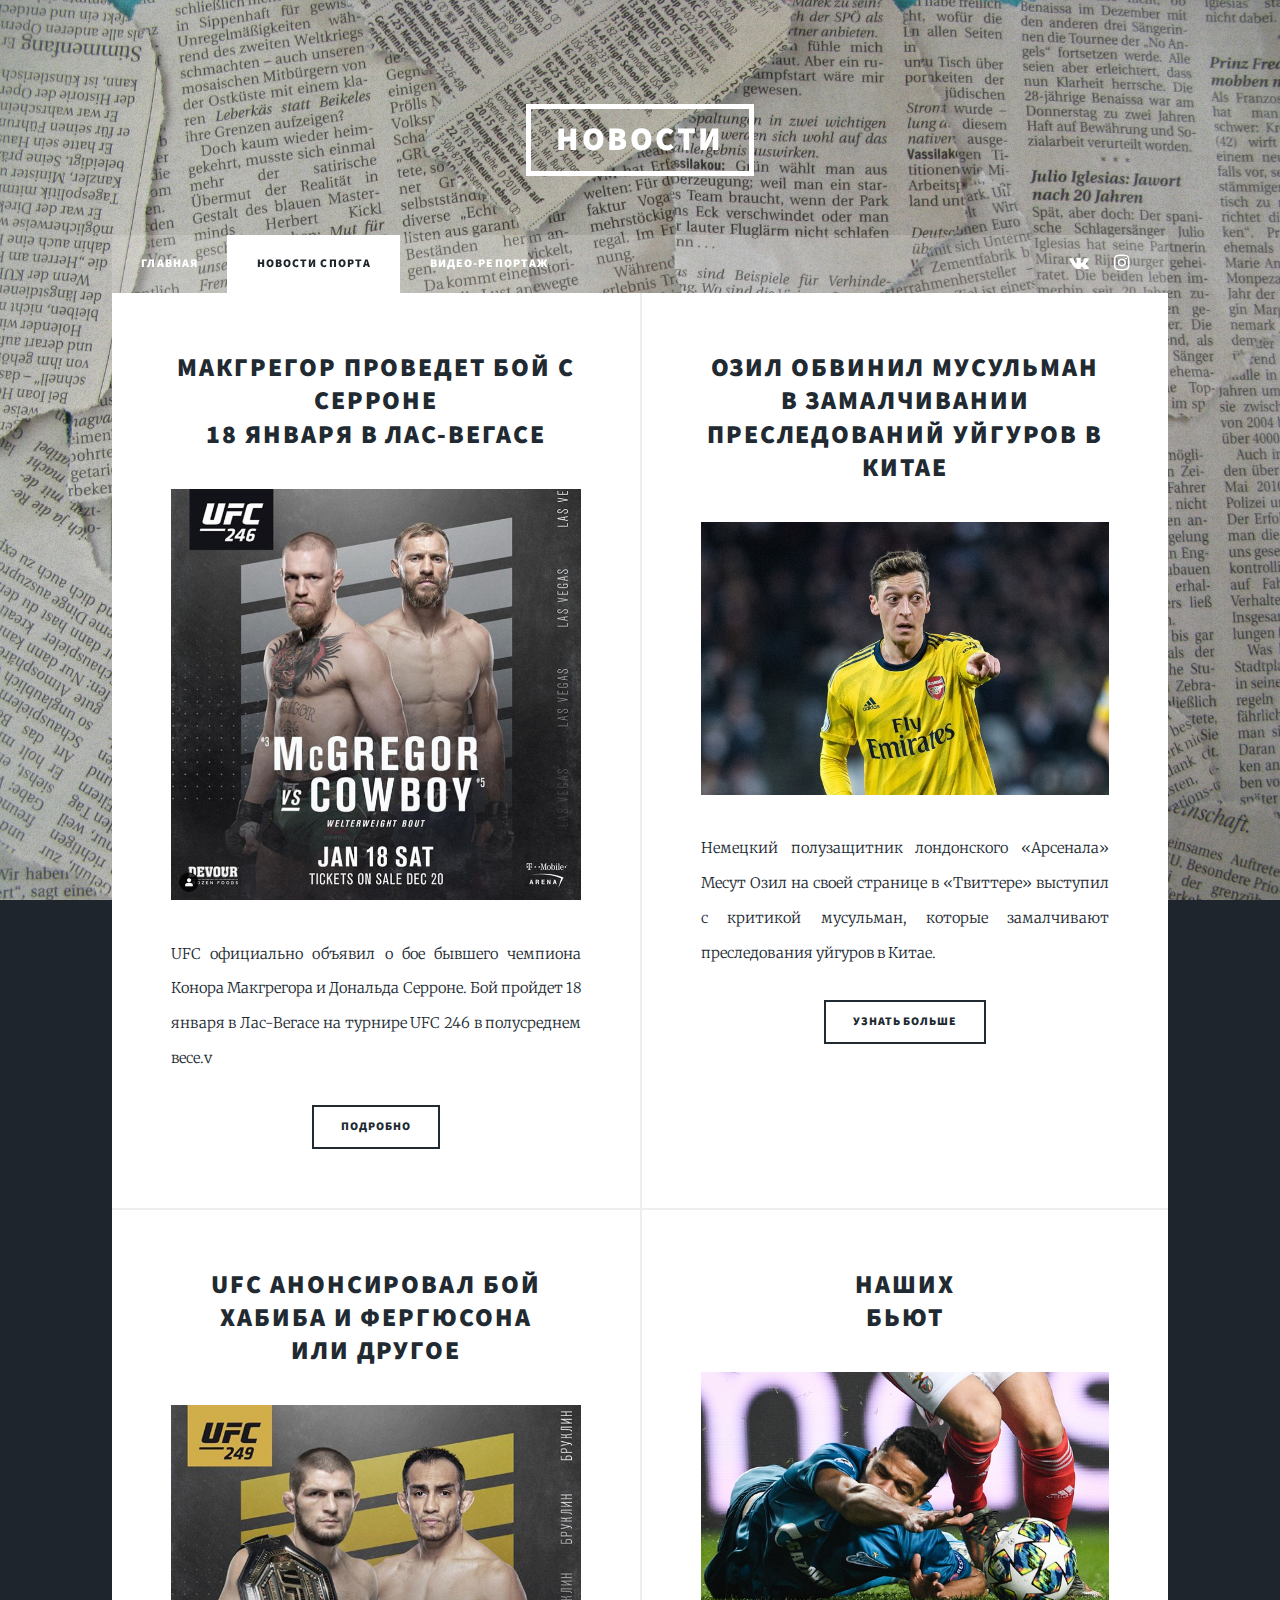
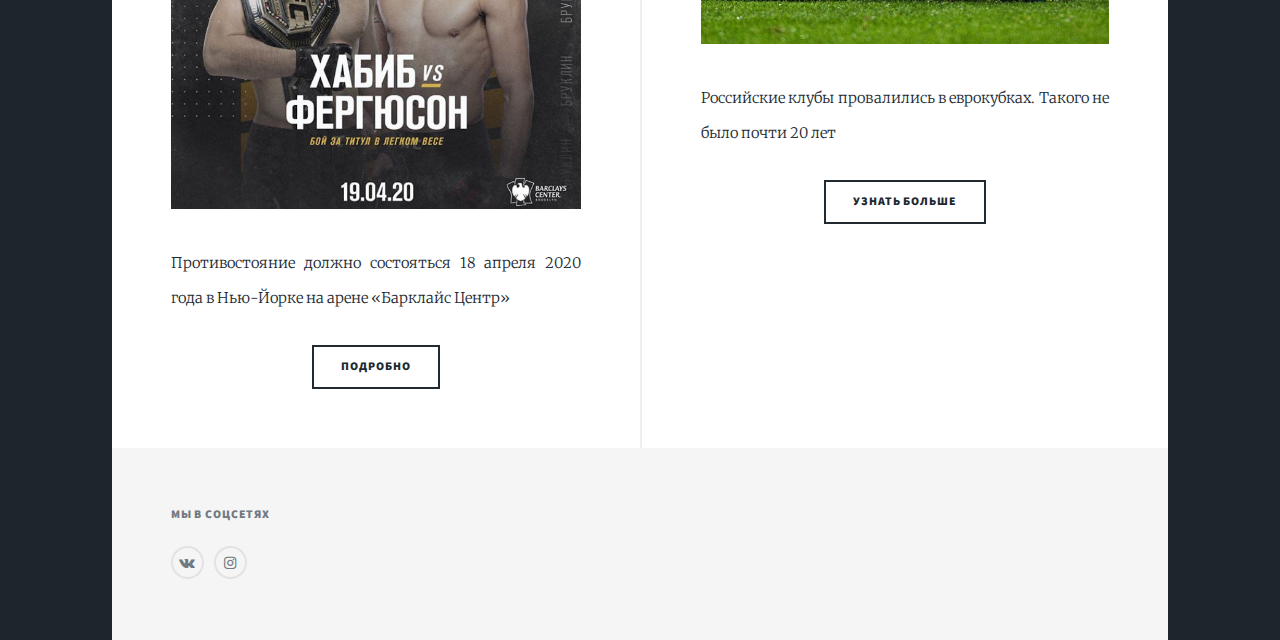
==== commit 63e58fed: "Add files via upload" ====
--- a/generic.html
+++ b/generic.html
@@ -1,105 +1,105 @@
-<!DOCTYPE HTML>
-
-<html>
-	<head>
-		<title>SmirNews</title>
-		<meta charset="utf-8" />
-		<meta name="viewport" content="width=device-width, initial-scale=1, user-scalable=no" />
-		<link rel="stylesheet" href="assets/css/main.css" />
-		<noscript><link rel="stylesheet" href="assets/css/noscript.css" /></noscript>
-	</head>
-	<body class="is-loading">
-
-		
-			<div id="wrapper">
-					<header id="header">
-						<a href="index.html" class="logo">Новости</a>
-					</header>
-					<nav id="nav">
-						<ul class="links">
-							<li class=""><a href="index.html">Главная</a></li>
-							<li class="active"><a href="generic.html">Новости спорта</a></li>
-							<li><a href="elements.html">Видео-репортаж</a></li>
-						</ul>
-						<ul class="icons">
-							<li><a href="https://vk.com/zonixx90" class="icon fa-vk"><span class="label">Twitter</span></a></li>
-							<li><a href="https://www.instagram.com/________bigboy________/?hl=ru" class="icon fa-instagram"><span class="label">Instagram</span></a></li>
-						</ul>
-					</nav>
-					<div id="main">
-						<section class="posts">
-							<article>
-								<header>
-									<h2><a href="C:\Users\Александр\Desktop\sait\s1.html">Макгрегор проведет бой с Серроне<br />
-										18 января в Лас-Вегасе</a></h2>
-								</header>
-								<a href="C:\Users\Александр\Desktop\sait\s1.html" class="image fit"><img src="C:\Users\Александр\Desktop\sait\images\mma.png" alt="" /></a>
-								<p>UFC официально объявил о бое бывшего чемпиона Конора Макгрегора и Дональда Серроне. Бой пройдет 18 января в Лас-Вегасе на турнире UFC 246 в полусреднем весе.v 
-
-								</p>
-								<ul class="actions">
-									<li><a href="C:\Users\Александр\Desktop\sait\s1.html" class="button">Подробно</a></li>
-								</ul>
-							</article>
-							<article>
-								<header>
-									<h2><a href="C:\Users\Александр\Desktop\sait\s2.html">Озил обвинил мусульман
-										в замалчивании преследований уйгуров в Китае<br />
-								</a></h2>
-								</header>
-								<a href="C:\Users\Александр\Desktop\sait\s2.html" class="image fit"><img src="images/ozil.jpg" alt="" /></a>
-								<p>Немецкий полузащитник лондонского «Арсенала» Месут Озил на своей странице в «Твиттере» выступил с критикой мусульман, которые замалчивают преследования уйгуров в Китае.</p>
-								<ul class="actions">
-									<li><a href="C:\Users\Александр\Desktop\sait\s2.html" class="button">Узнать больше</a></li>
-								</ul>
-							</article>
-						</section>
-						<section class="posts">
-							<article>
-								<header>
-									<h2><a href="C:\Users\Александр\Desktop\sait\s3.html">UFC анонсировал бой Хабиба и Фергюсона<br />
-									или другое</a></h2>
-								</header>
-								<a href="C:\Users\Александр\Desktop\sait\s3.html" class="image fit"><img src="images/habib.PNG" alt="" /></a>
-								<p>Противостояние должно состояться 18 апреля 2020 года в Нью-Йорке на арене «Барклайс Центр»</p>
-								<ul class="actions">
-									<li><a href="C:\Users\Александр\Desktop\sait\s3.html" class="button">Подробно</a></li>
-								</ul>
-							</article>
-							<article>
-								<header>
-									<h2><a href="C:\Users\Александр\Desktop\sait\s4.html">Наших <br />
-										бьют</a></h2>
-								</header>
-								<a href="C:\Users\Александр\Desktop\sait\s4.html" class="image fit"><img src="images/zen.jpg" alt="" /></a>
-								<p>Российские клубы провалились в еврокубках. Такого не было почти 20 лет</p>
-								<ul class="actions">
-									<li><a href="C:\Users\Александр\Desktop\sait\s4.html" class="button">Узнать больше</a></li>
-								</ul>
-							</article>
-						</section>
-
-					</div>
-
-					<footer id="footer">
-						
-						<section>
-							<h3>Мы в соцсетях</h3>
-							<ul class="icons alt">
-								<li><a href="https://vk.com/zonixx90" class="icon fa-vk"><span class="label">Twitter</span></a></li>
-						<li><a href="https://www.instagram.com/________bigboy________/?hl=ru" class="icon fa-instagram"><span class="label">Instagram</span></a></li>
-							</ul>
-						</section>
-					</section>
-				</footer>
-
-		
-			<script src="assets/js/jquery.min.js"></script>
-			<script src="assets/js/jquery.scrollex.min.js"></script>
-			<script src="assets/js/jquery.scrolly.min.js"></script>
-			<script src="assets/js/skel.min.js"></script>
-			<script src="assets/js/util.js"></script>
-			<script src="assets/js/main.js"></script>
-
-	</body>
+<!DOCTYPE HTML>
+
+<html>
+	<head>
+		<title>SmirNews</title>
+		<meta charset="utf-8" />
+		<meta name="viewport" content="width=device-width, initial-scale=1, user-scalable=no" />
+		<link rel="stylesheet" href="assets/css/main.css" />
+		<noscript><link rel="stylesheet" href="assets/css/noscript.css" /></noscript>
+	</head>
+	<body class="is-loading">
+
+		
+			<div id="wrapper">
+					<header id="header">
+						<a href="index.html" class="logo">Новости</a>
+					</header>
+					<nav id="nav">
+						<ul class="links">
+							<li class=""><a href="index.html">Главная</a></li>
+							<li class="active"><a href="generic.html">Новости спорта</a></li>
+							<li><a href="elements.html">Видео-репортаж</a></li>
+						</ul>
+						<ul class="icons">
+							<li><a href="https://vk.com/zonixx90" class="icon fa-vk"><span class="label">Twitter</span></a></li>
+							<li><a href="https://www.instagram.com/________bigboy________/?hl=ru" class="icon fa-instagram"><span class="label">Instagram</span></a></li>
+						</ul>
+					</nav>
+					<div id="main">
+						<section class="posts">
+							<article>
+								<header>
+									<h2><a href="s1.html">Макгрегор проведет бой с Серроне<br />
+										18 января в Лас-Вегасе</a></h2>
+								</header>
+								<a href="s1.html" class="image fit"><img src="images/mma.png" alt="" /></a>
+								<p>UFC официально объявил о бое бывшего чемпиона Конора Макгрегора и Дональда Серроне. Бой пройдет 18 января в Лас-Вегасе на турнире UFC 246 в полусреднем весе.v 
+
+								</p>
+								<ul class="actions">
+									<li><a href="s1.html" class="button">Подробно</a></li>
+								</ul>
+							</article>
+							<article>
+								<header>
+									<h2><a href="s2.html">Озил обвинил мусульман
+										в замалчивании преследований уйгуров в Китае<br />
+								</a></h2>
+								</header>
+								<a href="s2.html" class="image fit"><img src="images/ozil.jpg" alt="" /></a>
+								<p>Немецкий полузащитник лондонского «Арсенала» Месут Озил на своей странице в «Твиттере» выступил с критикой мусульман, которые замалчивают преследования уйгуров в Китае.</p>
+								<ul class="actions">
+									<li><a href="s2.html" class="button">Узнать больше</a></li>
+								</ul>
+							</article>
+						</section>
+						<section class="posts">
+							<article>
+								<header>
+									<h2><a href="s3.html">UFC анонсировал бой Хабиба и Фергюсона<br />
+									или другое</a></h2>
+								</header>
+								<a href="s3.html" class="image fit"><img src="images/habib.PNG" alt="" /></a>
+								<p>Противостояние должно состояться 18 апреля 2020 года в Нью-Йорке на арене «Барклайс Центр»</p>
+								<ul class="actions">
+									<li><a href="s3.html" class="button">Подробно</a></li>
+								</ul>
+							</article>
+							<article>
+								<header>
+									<h2><a href="s4.html">Наших <br />
+										бьют</a></h2>
+								</header>
+								<a href="s4.html" class="image fit"><img src="images/zen.jpg" alt="" /></a>
+								<p>Российские клубы провалились в еврокубках. Такого не было почти 20 лет</p>
+								<ul class="actions">
+									<li><a href="s4.html" class="button">Узнать больше</a></li>
+								</ul>
+							</article>
+						</section>
+
+					</div>
+
+					<footer id="footer">
+						
+						<section>
+							<h3>Мы в соцсетях</h3>
+							<ul class="icons alt">
+								<li><a href="https://vk.com/zonixx90" class="icon fa-vk"><span class="label">Twitter</span></a></li>
+						<li><a href="https://www.instagram.com/________bigboy________/?hl=ru" class="icon fa-instagram"><span class="label">Instagram</span></a></li>
+							</ul>
+						</section>
+					</section>
+				</footer>
+
+		
+			<script src="assets/js/jquery.min.js"></script>
+			<script src="assets/js/jquery.scrollex.min.js"></script>
+			<script src="assets/js/jquery.scrolly.min.js"></script>
+			<script src="assets/js/skel.min.js"></script>
+			<script src="assets/js/util.js"></script>
+			<script src="assets/js/main.js"></script>
+
+	</body>
 </html>